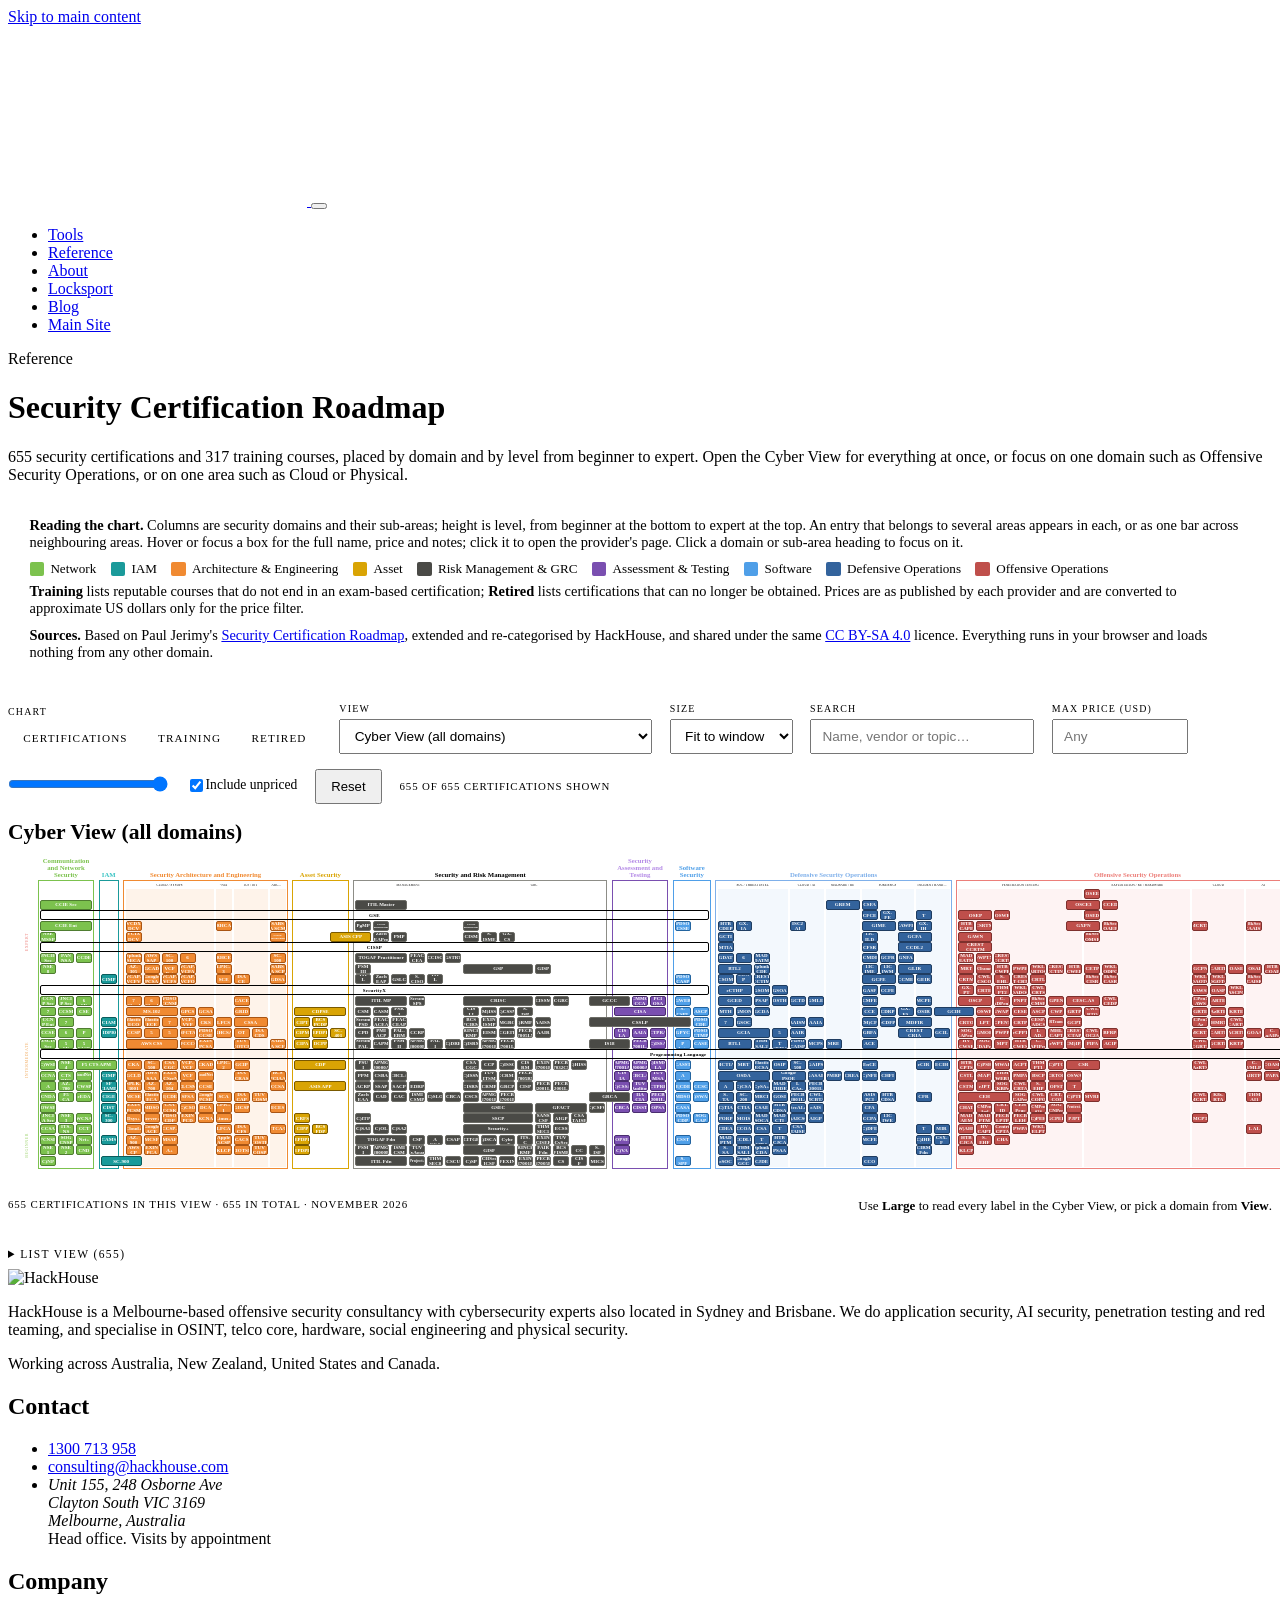
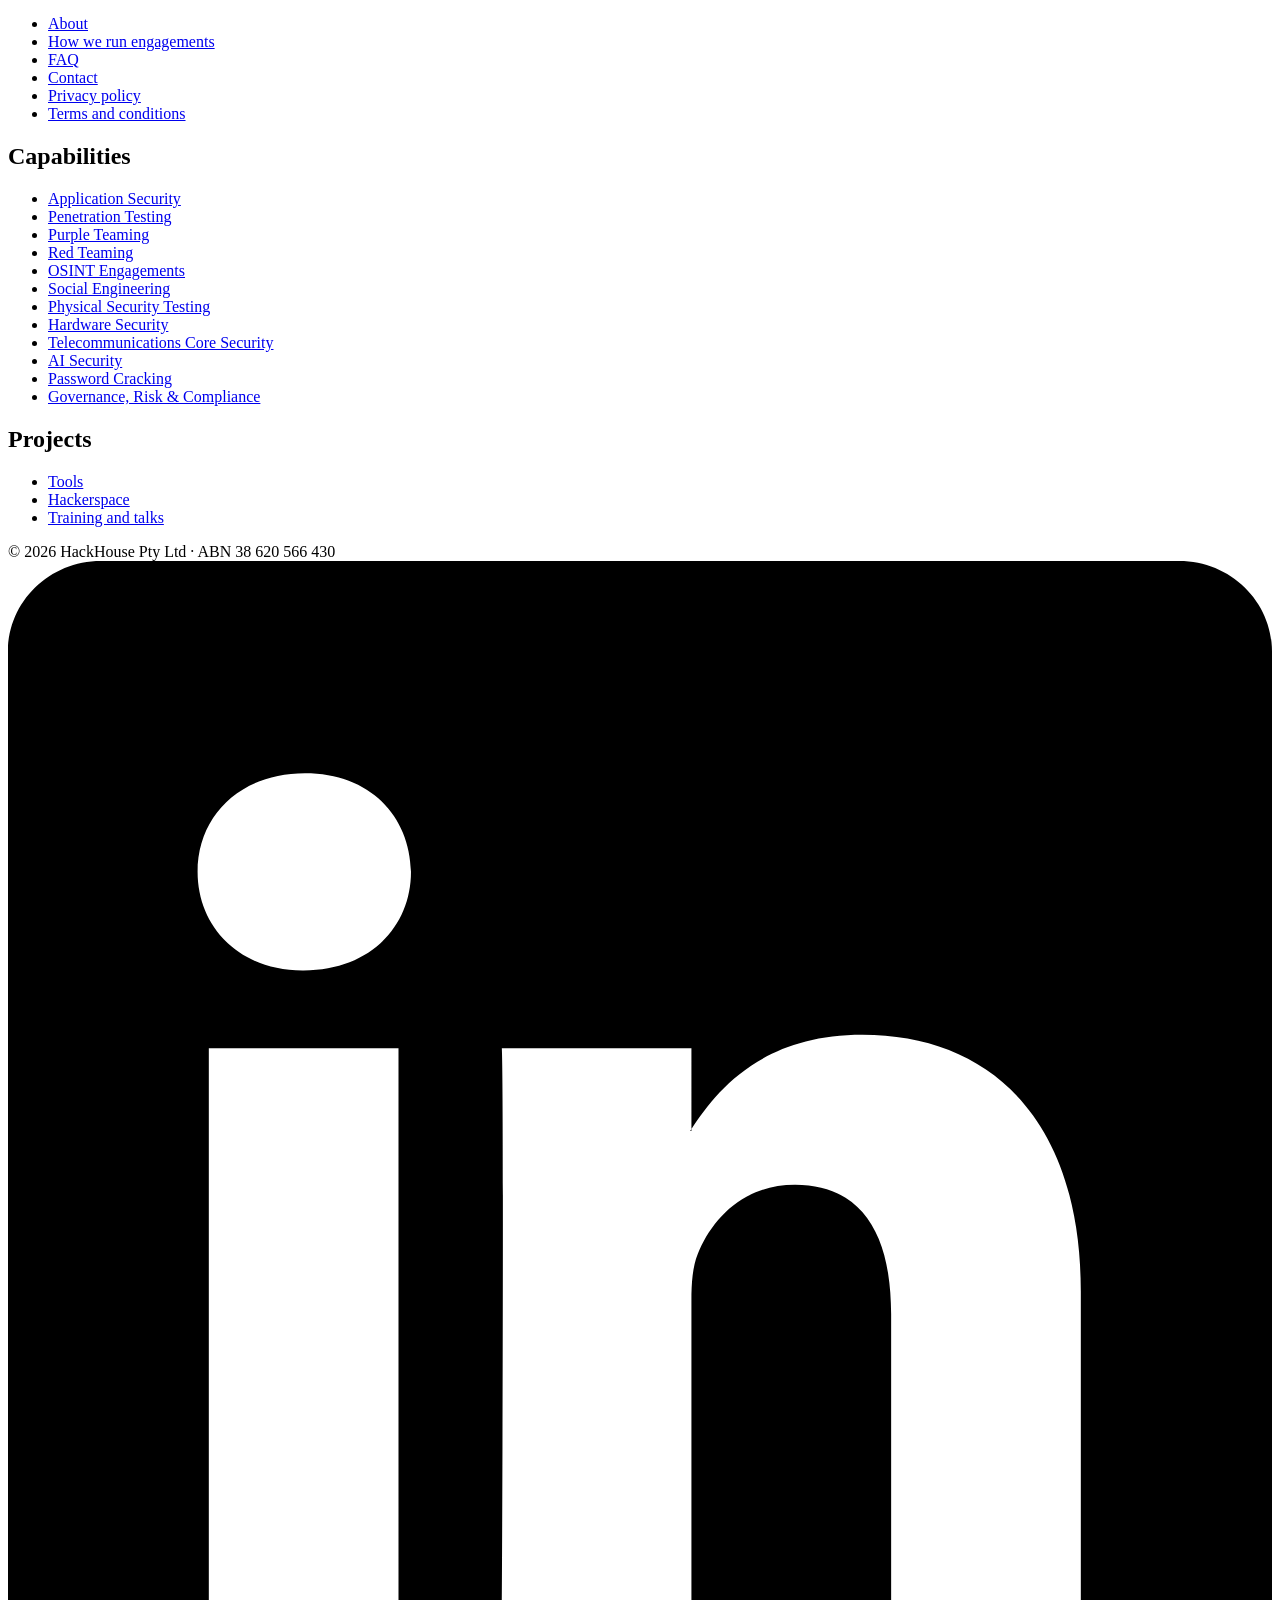
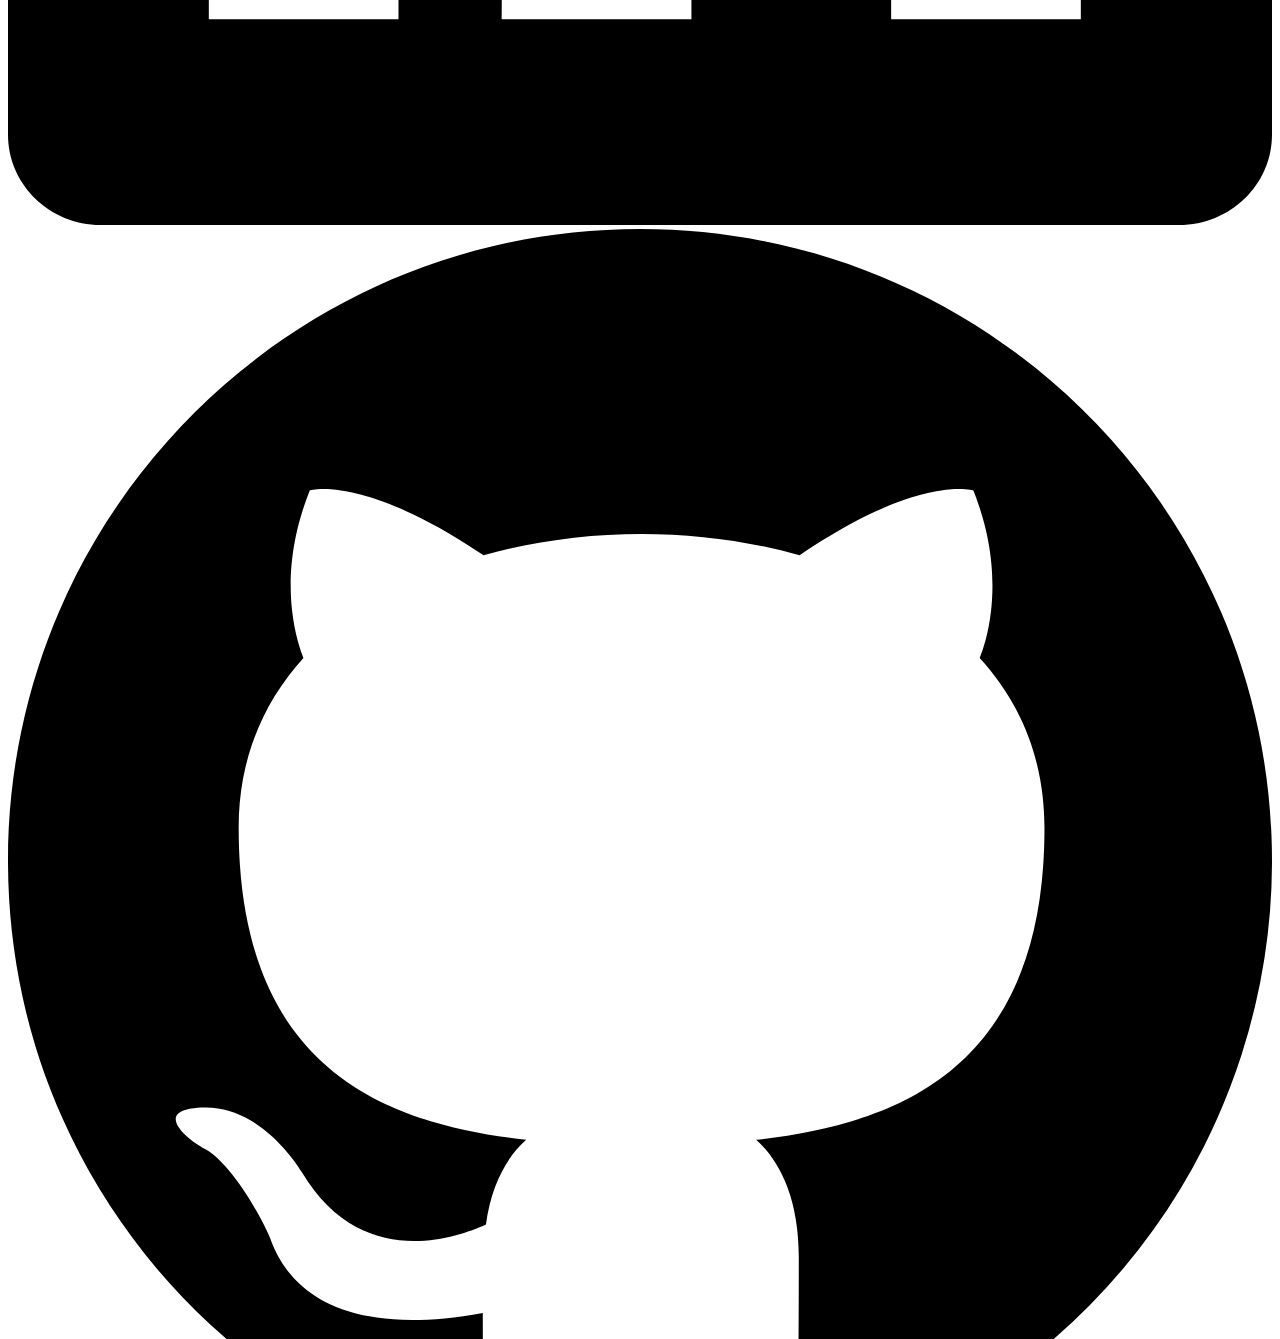
==== roadmap/index.html @ 62800d3b "HackHouse update: data-driven roadmap, training and retired charts - Add roadmap/: a static, data-dr" ====
<!DOCTYPE html>
<html lang="en">
<head>
  <meta charset="UTF-8">
  <title>Security Certification Roadmap | HackHouse Tools</title>
  <meta name="description" content="655 security certifications and 317 training courses mapped by domain and level, from network and GRC to penetration testing, exploitation, cloud, AI and physical security. Filter by price, search, or focus on one area.">
  <meta name="robots" content="index, follow, max-image-preview:large">
  <link rel="canonical" href="https://tools.hackhouse.com/roadmap/">
  <meta name="viewport" content="width=device-width, initial-scale=1.0">
  <link rel="stylesheet" href="/css/hh-theme.css?v=707827f6">
  <link rel="stylesheet" href="css/hackhouse.css">
  <link rel="icon" href="/images/favicon.ico" sizes="16x16 32x32 48x48">
  <link rel="icon" type="image/png" sizes="32x32" href="/images/favicon-32.png">
  <link rel="icon" type="image/png" sizes="192x192" href="/images/icon-192.png">
  <link rel="apple-touch-icon" href="/images/apple-touch-icon.png">
  <meta property="og:type" content="website">
  <meta property="og:site_name" content="HackHouse Tools">
  <meta property="og:locale" content="en_AU">
  <meta property="og:url" content="https://tools.hackhouse.com/roadmap/">
  <meta property="og:title" content="Security Certification Roadmap | HackHouse Tools">
  <meta property="og:description" content="655 security certifications and 317 training courses mapped by domain and level, from network and GRC to penetration testing, exploitation, cloud, AI and physical security. Filter by price, search, or focus on one area.">
  <meta property="og:image" content="https://tools.hackhouse.com/images/og-hackhouse.jpg">
  <meta property="og:image:width" content="1200">
  <meta property="og:image:height" content="630">
  <meta property="og:image:alt" content="HackHouse logo on a dark background">
  <meta name="twitter:card" content="summary_large_image">
  <meta name="twitter:title" content="Security Certification Roadmap | HackHouse Tools">
  <meta name="twitter:description" content="655 security certifications and 317 training courses mapped by domain and level, from network and GRC to penetration testing, exploitation, cloud, AI and physical security. Filter by price, search, or focus on one area.">
  <meta name="twitter:image" content="https://tools.hackhouse.com/images/og-hackhouse.jpg">
  <script type="application/ld+json">
{
  "@context": "https://schema.org",
  "@graph": [
    {
      "@type": "Organization",
      "@id": "https://hackhouse.com/#org",
      "name": "HackHouse",
      "url": "https://hackhouse.com/",
      "logo": "https://hackhouse.com/static/img/hh-logo.png"
    },
    {
      "@type": "Dataset",
      "name": "Security Certification Roadmap",
      "url": "https://tools.hackhouse.com/roadmap/",
      "description": "655 security certifications and 317 training courses mapped by domain and level, from network and GRC to penetration testing, exploitation, cloud, AI and physical security. Filter by price, search, or focus on one area.",
      "keywords": [
        "security certifications",
        "cybersecurity certification roadmap",
        "penetration testing certifications",
        "red team training",
        "OSCP",
        "CISSP",
        "GIAC",
        "cloud security certifications",
        "AI security certifications",
        "physical security training"
      ],
      "dateModified": "2026-11-24",
      "inLanguage": "en",
      "isAccessibleForFree": true,
      "license": "https://creativecommons.org/licenses/by-sa/4.0/",
      "isBasedOn": "https://github.com/PaulJerimy/SecCertRoadmapHTML",
      "creator": {
        "@id": "https://hackhouse.com/#org"
      },
      "publisher": {
        "@id": "https://hackhouse.com/#org"
      }
    }
  ]
}
  </script>
</head>
<body class="rm-page" data-title-suffix=" | HackHouse Tools">
<a href="#main-content" class="skip-link">Skip to main content</a>
<nav class="hh-nav" aria-label="Main navigation">
  <div class="hh-container">
    <a class="nav-brand" href="https://www.hackhouse.com" aria-label="HackHouse home">
      <picture>
        <source media="(max-width: 560px)" srcset="/images/hh-logo-wide.png" width="334" height="51">
        <img src="/images/hh-logo.png" alt="HackHouse" width="299" height="180">
      </picture>
    </a>

    <button class="nav-toggle" id="navToggle" aria-label="Toggle navigation" aria-expanded="false">
      <span></span><span></span><span></span>
    </button>

    <ul class="nav-links" id="navLinks" role="list">
      <li><a href="/">Tools</a></li>
      <li><a href="/#reference">Reference</a></li>
      <li><a href="/#about">About</a></li>
      <li><a href="https://locksport.net">Locksport</a></li>
      <li><a href="https://www.hackhouse.com/blog">Blog</a></li>
      <li class="nav-cta"><a href="https://www.hackhouse.com">Main Site</a></li>
    </ul>
  </div>
</nav>

<main class="hh-main hh-wide" id="main-content">
  <span class="hh-eyebrow">Reference</span>
  <h1 id="rm-title" data-static>Security Certification Roadmap</h1>
  <p class="hh-lede"><span data-count="certifications">655</span> security certifications and <span data-count="training">317</span> training courses, placed by domain and by level from
     beginner to expert. Open the Cyber View for everything at once, or focus on one domain such as
     Offensive Security Operations, or on one area such as Cloud or Physical.</p>

  <div class="meta">
    <p><strong>Reading the chart.</strong> Columns are security domains and their sub-areas; height is level,
       from beginner at the bottom to expert at the top. An entry that belongs to several areas appears in each,
       or as one bar across neighbouring areas. Hover or focus a box for the full name, price and notes; click it
       to open the provider's page. Click a domain or sub-area heading to focus on it.</p>
    <ul class="legend" aria-label="Domain colours">
      <li><span class="sw" style="background:var(--d-green)"></span>Network</li>
      <li><span class="sw" style="background:var(--d-teal)"></span>IAM</li>
      <li><span class="sw" style="background:var(--d-orange)"></span>Architecture &amp; Engineering</li>
      <li><span class="sw" style="background:var(--d-yellow)"></span>Asset</li>
      <li><span class="sw" style="background:var(--d-mgmt)"></span>Risk Management &amp; GRC</li>
      <li><span class="sw" style="background:var(--d-purple)"></span>Assessment &amp; Testing</li>
      <li><span class="sw" style="background:var(--d-sky)"></span>Software</li>
      <li><span class="sw" style="background:var(--d-blue)"></span>Defensive Operations</li>
      <li><span class="sw" style="background:var(--d-red)"></span>Offensive Operations</li>
    </ul>
    <p><strong>Training</strong> lists reputable courses that do not end in an exam-based certification;
       <strong>Retired</strong> lists certifications that can no longer be obtained. Prices are as published by
       each provider and are converted to approximate US dollars only for the price filter.</p>
    <p><strong>Sources.</strong> Based on Paul Jerimy's
       <a href="https://github.com/PaulJerimy/SecCertRoadmapHTML" rel="noopener">Security Certification Roadmap</a>,
       extended and re-categorised by HackHouse, and shared under the same
       <a href="https://creativecommons.org/licenses/by-sa/4.0/" rel="noopener">CC BY-SA 4.0</a> licence.
       Everything runs in your browser and loads nothing from any other domain.</p>
  </div>

  <div class="controls">
    <div class="lbl">Chart <span id="rm-chart" class="rm-tabs" role="group" aria-label="Chart"></span></div>
    <label>View <select id="rm-view"></select></label>
    <label>Size <select id="rm-size"><option value="fit">Fit to window</option><option value="large">Large</option></select></label>
    <label>Search <input type="search" id="rm-search" placeholder="Name, vendor or topic&hellip;"></label>
    <label>Max price (USD) <input type="number" id="rm-max" min="0" step="50" placeholder="Any"></label>
    <input type="range" id="rm-range" min="0" max="10000" step="50" aria-label="Maximum price">
    <label class="inline"><input type="checkbox" id="rm-unknown" checked>Include unpriced</label>
    <button type="button" id="rm-reset">Reset</button>
    <span id="rm-count" aria-live="polite"></span>
  </div>

  <div class="rm-scopebar">
    <span id="rm-scope"></span>
    <button type="button" id="rm-back" hidden>&larr; Cyber View</button>
    <span id="rm-note"></span>
  </div>
  <div id="rm-warn" class="rm-warn" hidden></div>

  <div id="rm-wrap"><div id="rm-grid" class="rm-grid"></div></div>
  <div class="rm-foot">
    <span id="rm-footer-count"></span>
    <span>Use <strong>Large</strong> to read every label in the Cyber View, or pick a domain from <strong>View</strong>.</span>
  </div>

  <details id="rm-list">
    <summary>List view <span id="rm-list-count"></span></summary>
    <table class="rm-table">
      <thead><tr><th>Level</th><th>Short name</th><th>Name</th><th>Area</th><th>Price / notes</th></tr></thead>
      <tbody id="rm-list-body"></tbody>
    </table>
  </details>
</main>

<footer class="hh-footer">
  <div class="hh-container">
    <div class="footer-grid">
      <div class="footer-about">
        <img class="footer-logo" src="/images/hh-logo-wide.png" alt="HackHouse" width="334" height="51" loading="lazy">
        <p>HackHouse is a Melbourne-based offensive security consultancy with cybersecurity experts also located in Sydney and Brisbane. We do application security, AI security, penetration testing and red teaming, and specialise in OSINT, telco core, hardware, social engineering and physical security.</p>
        <p class="footer-areas">Working across Australia, New Zealand, United States and Canada.</p>
      </div>

      <div>
        <h2 class="footer-h">Contact</h2>
        <ul class="footer-list" role="list">
          <li><a href="tel:+611300713958">1300 713 958</a></li>
          <li><a href="mailto:consulting@hackhouse.com">consulting@hackhouse.com</a></li>
          <li>
            <address>
              Unit 155, 248 Osborne Ave<br>
              Clayton South VIC 3169<br>
              Melbourne, Australia
            </address>
            <span class="footer-note">Head office. Visits by appointment</span>
          </li>
        </ul>

        <h2 class="footer-h footer-h-next">Company</h2>
        <ul class="footer-list" role="list">
          <li><a href="https://www.hackhouse.com/about-us">About</a></li>
          <li><a href="https://www.hackhouse.com/engagement-methodology">How we run engagements</a></li>
          <li><a href="https://www.hackhouse.com/faq">FAQ</a></li>
          <li><a href="https://www.hackhouse.com/contact-us">Contact</a></li>
          <li><a href="https://www.hackhouse.com/privacy-policy">Privacy policy</a></li>
          <li><a href="https://www.hackhouse.com/terms-and-conditions">Terms and conditions</a></li>
        </ul>
      </div>

      <div>
        <h2 class="footer-h">Capabilities</h2>
        <ul class="footer-list" role="list">
          <li><a href="https://www.hackhouse.com/application-security">Application Security</a></li>
          <li><a href="https://www.hackhouse.com/penetration-testing">Penetration Testing</a></li>
          <li><a href="https://www.hackhouse.com/purple-teaming">Purple Teaming</a></li>
          <li><a href="https://www.hackhouse.com/red-teaming">Red Teaming</a></li>
          <li><a href="https://www.hackhouse.com/osint-engagements">OSINT Engagements</a></li>
          <li><a href="https://www.hackhouse.com/social-engineering">Social Engineering</a></li>
          <li><a href="https://www.hackhouse.com/physical-security-testing">Physical Security Testing</a></li>
          <li><a href="https://www.hackhouse.com/hardware-security-testing">Hardware Security</a></li>
          <li><a href="https://www.hackhouse.com/telco-core-security">Telecommunications Core Security</a></li>
          <li><a href="https://www.hackhouse.com/ai-security">AI Security</a></li>
          <li><a href="https://www.hackhouse.com/password-cracking">Password Cracking</a></li>
          <li><a href="https://www.hackhouse.com/governance-risk-compliance">Governance, Risk &amp; Compliance</a></li>
        </ul>

        <h2 class="footer-h footer-h-next">Projects</h2>
        <ul class="footer-list" role="list">
          <li><a href="https://tools.hackhouse.com/">Tools</a></li>
          <li><a href="https://www.hackhouse.com/about-us#hackerspace">Hackerspace</a></li>
          <li><a href="https://www.hackhouse.com/training-and-talks">Training and talks</a></li>
        </ul>
      </div>
    </div>

    <div class="footer-bottom">
      <span>&copy; 2026 HackHouse Pty Ltd &middot; ABN 38 620 566 430</span>
      <div class="footer-socials">
        <a href="https://www.linkedin.com/company/hackhouse-org/" target="_blank" rel="noopener noreferrer" aria-label="HackHouse on LinkedIn"><svg viewBox="0 0 16 16" aria-hidden="true"><path d="M0 1.146C0 .513.526 0 1.175 0h13.65C15.474 0 16 .513 16 1.146v13.708c0 .633-.526 1.146-1.175 1.146H1.175C.526 16 0 15.487 0 14.854V1.146zm4.943 12.248V6.169H2.542v7.225h2.401zm-1.2-8.212c.837 0 1.358-.554 1.358-1.248-.015-.709-.52-1.248-1.342-1.248-.822 0-1.359.54-1.359 1.248 0 .694.521 1.248 1.327 1.248h.016zm4.908 8.212V9.359c0-.216.016-.432.08-.586.173-.431.568-.878 1.232-.878.869 0 1.216.662 1.216 1.634v3.865h2.401V9.25c0-2.22-1.184-3.252-2.764-3.252-1.274 0-1.845.7-2.165 1.193v.025h-.016a5.54 5.54 0 0 1 .016-.025V6.169h-2.4c.03.678 0 7.225 0 7.225h2.4z"/></svg></a>
        <a href="https://github.com/TheHackHouse" target="_blank" rel="noopener noreferrer" aria-label="HackHouse on GitHub"><svg viewBox="0 0 16 16" aria-hidden="true"><path d="M8 0C3.58 0 0 3.58 0 8c0 3.54 2.29 6.53 5.47 7.59.4.07.55-.17.55-.38 0-.19-.01-.82-.01-1.49-2.01.37-2.53-.49-2.69-.94-.09-.23-.48-.94-.82-1.13-.28-.15-.68-.52-.01-.53.63-.01 1.08.58 1.23.82.72 1.21 1.87.87 2.33.66.07-.52.28-.87.51-1.07-1.78-.2-3.64-.89-3.64-3.95 0-.87.31-1.59.82-2.15-.08-.2-.36-1.02.08-2.12 0 0 .67-.21 2.2.82.64-.18 1.32-.27 2-.27.68 0 1.36.09 2 .27 1.53-1.04 2.2-.82 2.2-.82.44 1.1.16 1.92.08 2.12.51.56.82 1.27.82 2.15 0 3.07-1.87 3.75-3.65 3.95.29.25.54.73.54 1.48 0 1.07-.01 1.93-.01 2.2 0 .21.15.46.55.38A8.012 8.012 0 0 0 16 8c0-4.42-3.58-8-8-8z"/></svg></a>
      </div>
    </div>
  </div>
</footer>
<div id="rm-tip" role="tooltip" hidden></div>

<script src="data/taxonomy.js"></script>
<script src="data/certifications.js"></script>
<script src="data/training.js"></script>
<script src="data/retired.js"></script>
<script src="js/roadmap.js"></script>
<script src="/js/hh-nav.js?v=23aaf17a"></script>
</body>
</html>
---- roadmap/css/hackhouse.css ----
/* Security Certification Roadmap - HackHouse Tools skin.
   Loaded after /css/hh-theme.css, so it uses the site tokens (--bg, --text, --line, --lime,
   --font-heading, --font-mono ...). Chart sizes come from variables set by js/roadmap.js
   (--col, --row, --gap, --lvl, --fs). Domain colours keep the roadmap's established palette,
   lifted where needed so they read on the dark background. */

.rm-page {
    --d-green: #7cc24e;   --d-green-dk: #4f7d31;
    --d-teal: #1a9a9a;    --d-teal-dk: #0b5c5c;   --d-teal-tx: #3cc4c4;
    --d-orange: #f08a32;  --d-orange-dk: #a95514;
    --d-yellow: #d9a404;  --d-yellow-dk: #7a5a00;
    --d-mgmt: #4a4a46;    --d-mgmt-dk: #6c6c66;
    --d-purple: #7a4fb0;  --d-purple-dk: #4b2e70;  --d-purple-tx: #b48ae6;
    --d-sky: #4f9fe8;     --d-sky-dk: #23649f;
    --d-blue: #33639c;    --d-blue-dk: #1f3d61;    --d-blue-tx: #7fb0ea;
    --d-red: #bf4f4b;     --d-red-dk: #7e302d;     --d-red-tx: #ec7f7a;
}

/* the site styles every button as inline-block, which would override the hidden attribute */
.rm-page [hidden] { display: none !important; }

/* ---------- explanation panel (matches the Example Hashes page) ---------- */
.rm-page .meta {
    background: var(--hh-card); border: 1px solid var(--hh-border);
    padding: 1.1rem 1.35rem; margin-bottom: 1.5rem; font-size: .9rem;
}
.rm-page .meta p { margin: 0 0 .6rem; color: var(--hh-light-gray); }
.rm-page .meta p:last-child { margin-bottom: 0; }
.rm-page .meta strong { color: var(--hh-white); }
.rm-page .legend { margin: .2rem 0 .4rem; padding: 0; list-style: none; display: flex; flex-wrap: wrap; gap: .35rem .9rem; }
.rm-page .legend li { margin: 0; display: inline-flex; align-items: center; gap: .4rem; font-size: .82rem; color: var(--hh-light-gray); }
.rm-page .sw { display: inline-block; width: .9rem; height: .9rem; border-radius: 2px; }

/* ---------- controls ---------- */
.rm-page .controls {
    display: flex; flex-wrap: wrap; align-items: flex-end; gap: .9rem 1.1rem;
    margin-bottom: 1rem;
}
.rm-page .controls label, .rm-page .controls .lbl {
    margin: 0; display: flex; flex-direction: column; gap: .35rem;
    font-family: var(--font-mono); font-size: .62rem; font-weight: 400;
    letter-spacing: .12em; text-transform: uppercase; color: var(--text-muted);
}
.rm-page .controls label.inline { flex-direction: row; align-items: center; gap: 0; text-transform: none; letter-spacing: 0; font-family: var(--font-body); font-size: .85rem; color: var(--text-soft); padding-bottom: .55rem; }
.rm-page .controls select, .rm-page .controls input[type="search"], .rm-page .controls input[type="number"] {
    width: auto; padding: .5rem .65rem; font-size: .85rem;
}
.rm-page #rm-view { min-width: 15rem; max-width: 20rem; }
.rm-page #rm-search { width: 14rem; }
.rm-page #rm-max { width: 7rem; }
.rm-page #rm-range { width: 10rem; margin: 0 0 .7rem; }
.rm-page .controls button { padding: .5rem .9rem; font-size: .82rem; }
.rm-page #rm-back { background: transparent; color: var(--text); border-color: var(--line); }
.rm-page #rm-back:hover { border-color: var(--text-muted); background: transparent; color: var(--text); }
.rm-page #rm-count {
    font-family: var(--font-mono); font-size: .68rem; letter-spacing: .08em;
    text-transform: uppercase; color: var(--text-muted); padding-bottom: .7rem;
}

/* chart tabs */
.rm-page .rm-tabs { display: inline-flex; border: 1px solid var(--line); border-radius: var(--radius); overflow: hidden; }
.rm-page .rm-tabs button {
    background: transparent; color: var(--text-soft); border: 0; border-radius: 0;
    font-family: var(--font-mono); font-size: .7rem; font-weight: 400; letter-spacing: .1em; text-transform: uppercase;
    padding: .62rem .95rem;
}
.rm-page .rm-tabs button + button { border-left: 1px solid var(--line); }
.rm-page .rm-tabs button:hover { background: var(--hover-bg); color: var(--text); }
.rm-page .rm-tabs button[aria-pressed="true"] { background: var(--lime); color: var(--ink); }

.rm-page .rm-scopebar { display: flex; flex-wrap: wrap; align-items: baseline; gap: .3rem 1rem; margin: .25rem 0 .5rem; }
.rm-page #rm-scope { font-family: var(--font-heading); font-size: 1.35rem; font-weight: 600; color: var(--text); }
.rm-page #rm-note { font-size: .85rem; color: var(--text-muted); }
.rm-page .rm-warn { margin: 0 0 1rem; padding: .6rem .8rem; border: 1px solid var(--hh-warn); color: var(--hh-warn); font-size: .85rem; }

/* ---------- chart: full window width, outside the 1400px measure ---------- */
.rm-page #rm-wrap {
    width: 100vw; margin-left: calc(50% - 50vw);
    overflow-x: auto; padding: .75rem 1rem 1.25rem;
    border-top: 1px solid var(--line); border-bottom: 1px solid var(--line);
    background: var(--ink);
}
.rm-page .rm-grid {
    --h1: calc(var(--row) * 1.5);
    --h2: calc(var(--row) * 0.8);
    display: grid; column-gap: 2px; row-gap: calc(var(--row) * 0.08);
    width: max-content; margin: 0 auto;
    font-size: var(--fs); line-height: 1.05;
}
.rm-page .rm-dtitle {
    align-self: end; text-align: center; z-index: 1;
    font-family: var(--font-heading); font-weight: 600; font-size: calc(var(--fs) * 1.35); line-height: 1.05;
    padding-bottom: calc(var(--row) * 0.15);
}
.rm-page .rm-dtitle[data-view], .rm-page .rm-stitle[data-view] { cursor: pointer; }
.rm-page .rm-dtitle[data-view]:hover, .rm-page .rm-stitle[data-view]:hover { text-decoration: underline; text-underline-offset: 3px; }
.rm-page .rm-frame {
    border: 1.5px solid; border-radius: var(--radius);
    margin: 0 calc(var(--gap) * -0.45) calc(var(--row) * -0.25);
    pointer-events: none; z-index: 1;
}
.rm-page .rm-stitle {
    align-self: end; text-align: center; z-index: 2;
    font-family: var(--font-mono); font-size: calc(var(--fs) * 0.6); letter-spacing: .06em; text-transform: uppercase;
    color: var(--text-muted); white-space: nowrap; overflow: hidden; text-overflow: ellipsis;
    padding: 0 2px calc(var(--row) * 0.1);
}
.rm-page .rm-shade { z-index: 0; margin-bottom: calc(var(--row) * -0.1); }
.rm-page .rm-band {
    writing-mode: vertical-rl; transform: rotate(180deg); align-self: center; justify-self: center;
    font-family: var(--font-mono); font-size: calc(var(--fs) * 0.8); letter-spacing: .14em; text-transform: uppercase; white-space: nowrap;
}
.rm-page .band-expert { color: var(--d-red-tx); }
.rm-page .band-intermediate { color: #f0a85a; }
.rm-page .band-beginner { color: #9fd36f; }

/* entries */
.rm-page .rm-item {
    z-index: 3; display: flex; align-items: center; justify-content: center; text-align: center;
    color: #ffffff; text-decoration: none;
    font-family: var(--font-heading); font-weight: 600; letter-spacing: .01em;
    border: 1px solid; border-radius: 2px; padding: 0 2px;
    overflow: hidden; overflow-wrap: break-word;
    transition: box-shadow .12s, opacity .12s;
}
.rm-page .rm-item.sm { font-size: 0.86em; }
.rm-page .rm-item.xs { font-size: 0.72em; }
.rm-page .rm-item.xxs { font-size: 0.58em; }
.rm-page .rm-item:hover, .rm-page .rm-item:focus-visible, .rm-page .rm-item.rm-same {
    text-decoration: none; outline: 2px solid var(--lime); outline-offset: 1px; z-index: 4;
}
.rm-page .rm-item.rm-dim { opacity: 0.13; }
.rm-page .rm-item.rm-bar { background: var(--text); color: var(--ink); border-color: var(--text); font-weight: 700; letter-spacing: .04em; }

/* colours: box (c-), domain title (c-text-), border (b-), sub-domain shading (s-) */
.rm-page .c-green   { background: var(--d-green);  border-color: var(--d-green-dk); }
.rm-page .c-teal    { background: var(--d-teal);   border-color: var(--d-teal-dk); }
.rm-page .c-orange  { background: var(--d-orange); border-color: var(--d-orange-dk); }
.rm-page .c-yellow  { background: var(--d-yellow); border-color: var(--d-yellow-dk); }
.rm-page .c-black   { background: var(--d-mgmt);   border-color: var(--d-mgmt-dk); }
.rm-page .c-purple  { background: var(--d-purple); border-color: var(--d-purple-dk); }
.rm-page .c-skyblue { background: var(--d-sky);    border-color: var(--d-sky-dk); }
.rm-page .c-blue    { background: var(--d-blue);   border-color: var(--d-blue-dk); }
.rm-page .c-red     { background: var(--d-red);    border-color: var(--d-red-dk); }
.rm-page .c-text-green   { color: var(--d-green); }   .rm-page .b-green   { border-color: var(--d-green); }
.rm-page .c-text-teal    { color: var(--d-teal-tx); } .rm-page .b-teal    { border-color: var(--d-teal); }
.rm-page .c-text-orange  { color: var(--d-orange); }  .rm-page .b-orange  { border-color: var(--d-orange); }
.rm-page .c-text-yellow  { color: var(--d-yellow); }  .rm-page .b-yellow  { border-color: var(--d-yellow); }
.rm-page .c-text-black   { color: var(--text); }      .rm-page .b-black   { border-color: #8d8d87; }
.rm-page .c-text-purple  { color: var(--d-purple-tx); } .rm-page .b-purple { border-color: var(--d-purple); }
.rm-page .c-text-skyblue { color: var(--d-sky); }     .rm-page .b-skyblue { border-color: var(--d-sky); }
.rm-page .c-text-blue    { color: var(--d-blue-tx); } .rm-page .b-blue    { border-color: var(--d-blue-tx); }
.rm-page .c-text-red     { color: var(--d-red-tx); }  .rm-page .b-red     { border-color: var(--d-red-tx); }
.rm-page .s-orange { background: rgba(240, 138, 50, 0.10); }
.rm-page .s-black  { background: rgba(255, 255, 255, 0.05); }
.rm-page .s-blue   { background: rgba(127, 176, 234, 0.09); }
.rm-page .s-red    { background: rgba(236, 127, 122, 0.09); }
.rm-page .s-purple { background: rgba(180, 138, 230, 0.09); }

/* tooltip */
#rm-tip {
    position: fixed; z-index: 1100; max-width: 340px;
    padding: .65rem .8rem; border: 1px solid var(--line); border-left: 3px solid var(--lime); border-radius: var(--radius);
    background: var(--bg-raised); color: var(--text-soft);
    font-family: var(--font-body); font-size: .82rem; line-height: 1.45;
    pointer-events: none; box-shadow: 0 8px 24px rgba(0, 0, 0, .5);
}
#rm-tip strong { display: block; margin-bottom: .25rem; color: var(--text); font-weight: 600; }
#rm-tip .rm-tip-meta { margin-top: .35rem; font-family: var(--font-mono); font-size: .62rem; letter-spacing: .1em; text-transform: uppercase; color: var(--accent-text); }

/* list view (site table styles apply) */
.rm-page #rm-list { margin-top: 1.5rem; }
.rm-page #rm-list summary {
    cursor: pointer; padding: .6rem 0;
    font-family: var(--font-mono); font-size: .72rem; letter-spacing: .12em; text-transform: uppercase; color: var(--accent-text);
}
.rm-page .rm-table { table-layout: fixed; }
.rm-page .rm-table th:nth-child(1) { width: 9rem; }
.rm-page .rm-table th:nth-child(2) { width: 9rem; }
.rm-page .rm-table th:nth-child(4) { width: 13rem; }
.rm-page .rm-table th:nth-child(5) { width: 16rem; }
.rm-page .rm-table td:nth-child(1) { font-family: var(--font-mono); font-size: .74rem; color: var(--text-muted); }
.rm-page .rm-table td:nth-child(2) { font-weight: 600; color: var(--text); }
.rm-page .rm-table td { color: var(--text-soft); }
@media (max-width: 980px) {
    .rm-page .rm-table, .rm-page .rm-table tbody, .rm-page .rm-table tr, .rm-page .rm-table td { display: block; }
    .rm-page .rm-table thead { display: none; }
    .rm-page .rm-table tr { border: 1px solid var(--line); margin-bottom: .75rem; padding: .25rem 0; }
    .rm-page .rm-table td { border: 0; }
}

.rm-page .rm-foot {
    display: flex; flex-wrap: wrap; justify-content: space-between; gap: .5rem 1.5rem;
    margin-top: .75rem; font-size: .82rem; color: var(--text-muted);
}
.rm-page #rm-footer-count { font-family: var(--font-mono); font-size: .68rem; letter-spacing: .08em; text-transform: uppercase; }

@media print {
    .hh-nav, .hh-footer, .rm-page .controls, .rm-page #rm-list { display: none; }
    .rm-page #rm-wrap { overflow: visible; width: auto; margin: 0; }
}
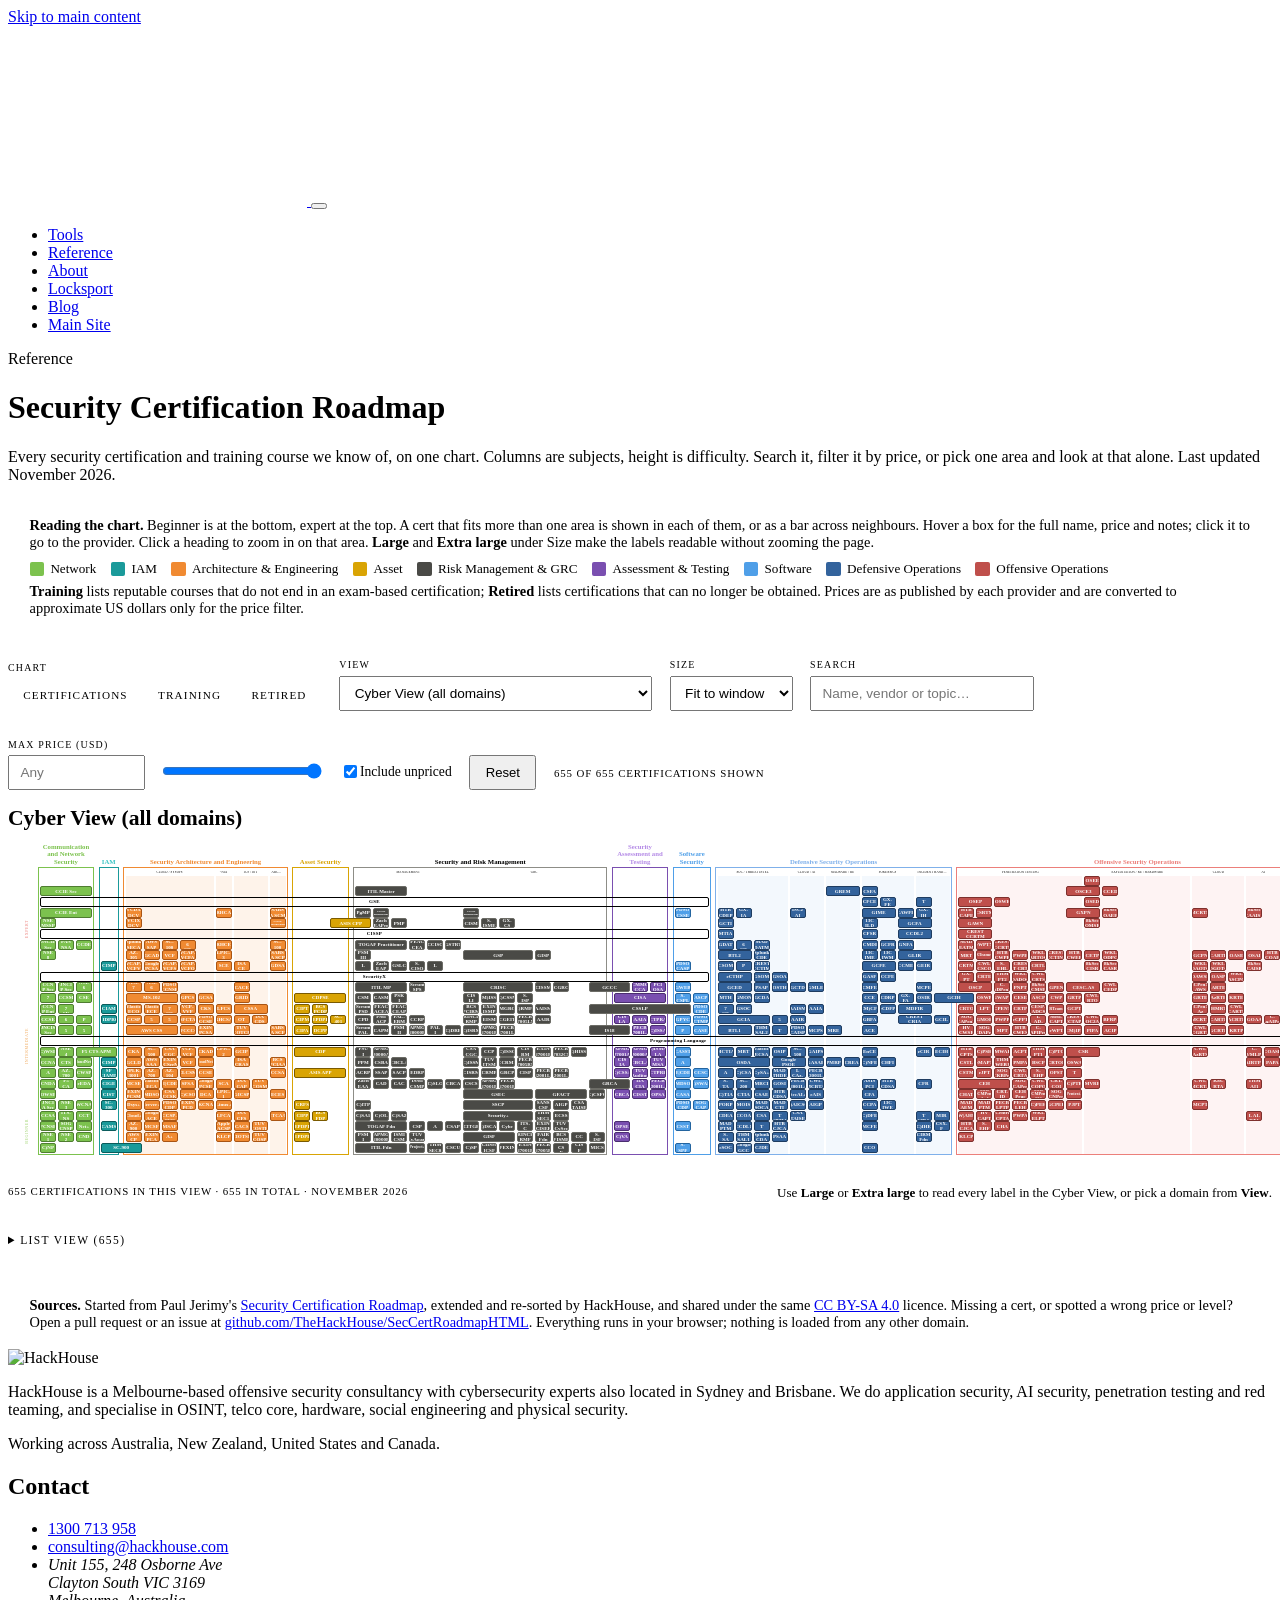
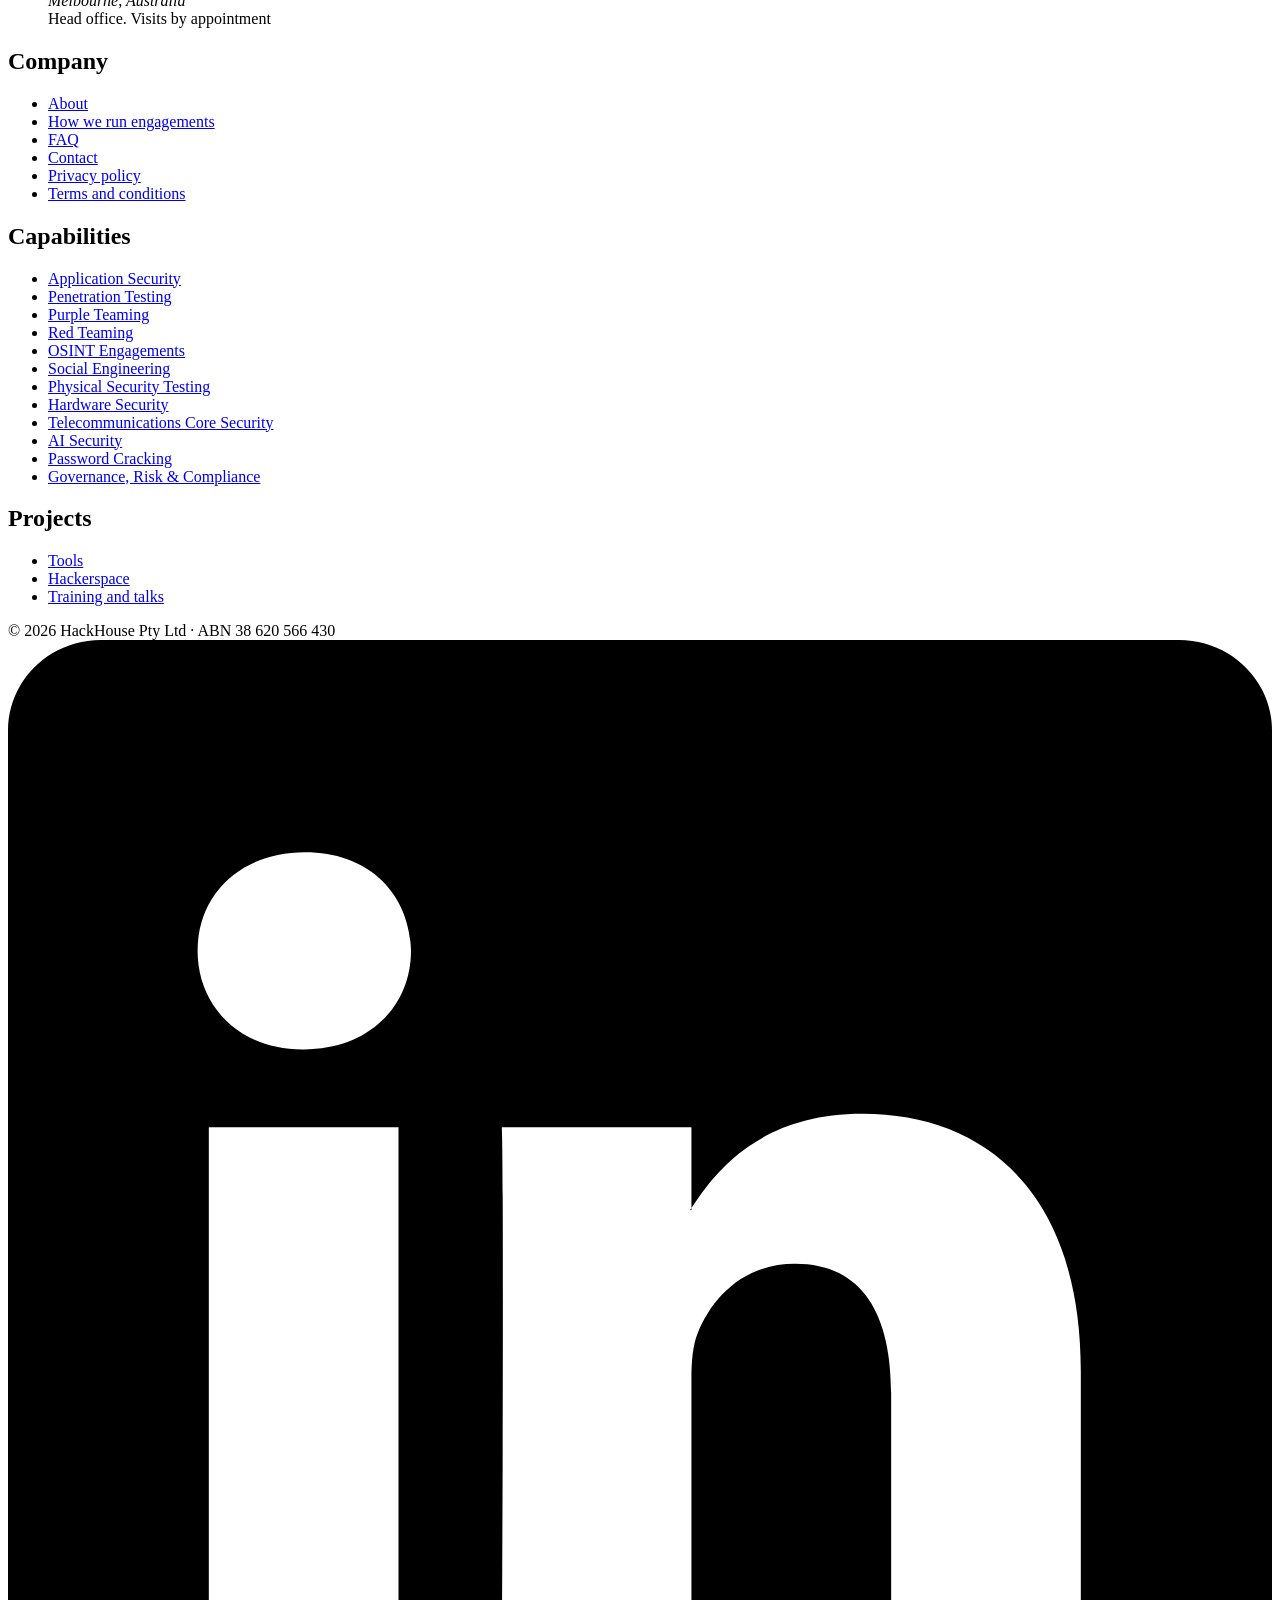
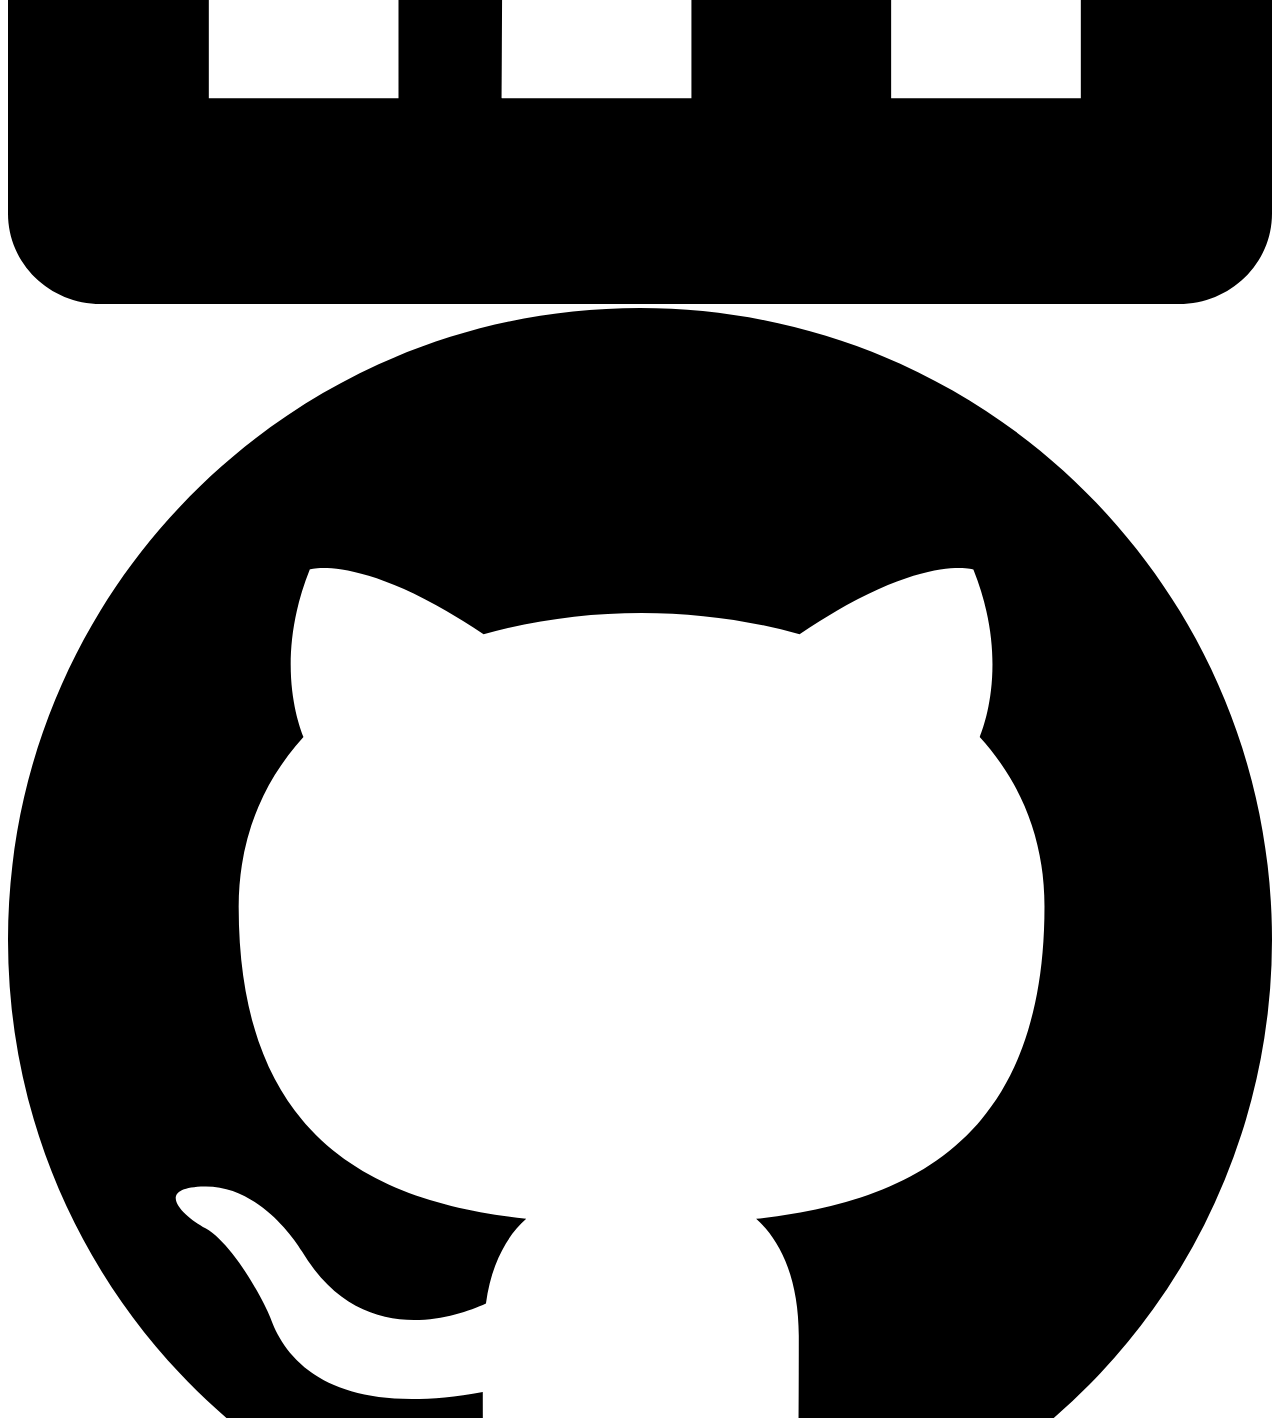
==== commit a1d1817d: "Roadmap page: vertical fit for domain views, size and control changes, plainer copy Mirrors the chan" ====
--- a/roadmap/index.html
+++ b/roadmap/index.html
@@ -3,12 +3,12 @@
 <head>
   <meta charset="UTF-8">
   <title>Security Certification Roadmap | HackHouse Tools</title>
-  <meta name="description" content="655 security certifications and 317 training courses mapped by domain and level, from network and GRC to penetration testing, exploitation, cloud, AI and physical security. Filter by price, search, or focus on one area.">
+  <meta name="description" content="Every security certification and training course we know of on one chart, by subject and difficulty. Search it, filter by price, or look at one area at a time. Open source, pull requests welcome.">
   <meta name="robots" content="index, follow, max-image-preview:large">
   <link rel="canonical" href="https://tools.hackhouse.com/roadmap/">
   <meta name="viewport" content="width=device-width, initial-scale=1.0">
   <link rel="stylesheet" href="/css/hh-theme.css?v=707827f6">
-  <link rel="stylesheet" href="css/hackhouse.css">
+  <link rel="stylesheet" href="css/hackhouse.css?v=c223ec10">
   <link rel="icon" href="/images/favicon.ico" sizes="16x16 32x32 48x48">
   <link rel="icon" type="image/png" sizes="32x32" href="/images/favicon-32.png">
   <link rel="icon" type="image/png" sizes="192x192" href="/images/icon-192.png">
@@ -18,14 +18,14 @@
   <meta property="og:locale" content="en_AU">
   <meta property="og:url" content="https://tools.hackhouse.com/roadmap/">
   <meta property="og:title" content="Security Certification Roadmap | HackHouse Tools">
-  <meta property="og:description" content="655 security certifications and 317 training courses mapped by domain and level, from network and GRC to penetration testing, exploitation, cloud, AI and physical security. Filter by price, search, or focus on one area.">
+  <meta property="og:description" content="Every security certification and training course we know of on one chart, by subject and difficulty. Search it, filter by price, or look at one area at a time. Open source, pull requests welcome.">
   <meta property="og:image" content="https://tools.hackhouse.com/images/og-hackhouse.jpg">
   <meta property="og:image:width" content="1200">
   <meta property="og:image:height" content="630">
   <meta property="og:image:alt" content="HackHouse logo on a dark background">
   <meta name="twitter:card" content="summary_large_image">
   <meta name="twitter:title" content="Security Certification Roadmap | HackHouse Tools">
-  <meta name="twitter:description" content="655 security certifications and 317 training courses mapped by domain and level, from network and GRC to penetration testing, exploitation, cloud, AI and physical security. Filter by price, search, or focus on one area.">
+  <meta name="twitter:description" content="Every security certification and training course we know of on one chart, by subject and difficulty. Search it, filter by price, or look at one area at a time. Open source, pull requests welcome.">
   <meta name="twitter:image" content="https://tools.hackhouse.com/images/og-hackhouse.jpg">
   <script type="application/ld+json">
 {
@@ -42,7 +42,7 @@
       "@type": "Dataset",
       "name": "Security Certification Roadmap",
       "url": "https://tools.hackhouse.com/roadmap/",
-      "description": "655 security certifications and 317 training courses mapped by domain and level, from network and GRC to penetration testing, exploitation, cloud, AI and physical security. Filter by price, search, or focus on one area.",
+      "description": "Every security certification and training course we know of on one chart, by subject and difficulty. Search it, filter by price, or look at one area at a time. Open source, pull requests welcome.",
       "keywords": [
         "security certifications",
         "cybersecurity certification roadmap",
@@ -60,6 +60,7 @@
       "isAccessibleForFree": true,
       "license": "https://creativecommons.org/licenses/by-sa/4.0/",
       "isBasedOn": "https://github.com/PaulJerimy/SecCertRoadmapHTML",
+      "sameAs": "https://github.com/TheHackHouse/SecCertRoadmapHTML",
       "creator": {
         "@id": "https://hackhouse.com/#org"
       },
@@ -100,15 +101,15 @@
 <main class="hh-main hh-wide" id="main-content">
   <span class="hh-eyebrow">Reference</span>
   <h1 id="rm-title" data-static>Security Certification Roadmap</h1>
-  <p class="hh-lede"><span data-count="certifications">655</span> security certifications and <span data-count="training">317</span> training courses, placed by domain and by level from
-     beginner to expert. Open the Cyber View for everything at once, or focus on one domain such as
-     Offensive Security Operations, or on one area such as Cloud or Physical.</p>
+  <p class="hh-lede">Every security certification and training course we know of, on one chart. Columns are
+     subjects, height is difficulty. Search it, filter it by price, or pick one area and look at that alone.
+     Last updated November 2026.</p>
 
   <div class="meta">
-    <p><strong>Reading the chart.</strong> Columns are security domains and their sub-areas; height is level,
-       from beginner at the bottom to expert at the top. An entry that belongs to several areas appears in each,
-       or as one bar across neighbouring areas. Hover or focus a box for the full name, price and notes; click it
-       to open the provider's page. Click a domain or sub-area heading to focus on it.</p>
+    <p><strong>Reading the chart.</strong> Beginner is at the bottom, expert at the top. A cert that fits more than
+       one area is shown in each of them, or as a bar across neighbours. Hover a box for the full name, price and
+       notes; click it to go to the provider. Click a heading to zoom in on that area. <strong>Large</strong> and
+       <strong>Extra large</strong> under Size make the labels readable without zooming the page.</p>
     <ul class="legend" aria-label="Domain colours">
       <li><span class="sw" style="background:var(--d-green)"></span>Network</li>
       <li><span class="sw" style="background:var(--d-teal)"></span>IAM</li>
@@ -123,22 +124,19 @@
     <p><strong>Training</strong> lists reputable courses that do not end in an exam-based certification;
        <strong>Retired</strong> lists certifications that can no longer be obtained. Prices are as published by
        each provider and are converted to approximate US dollars only for the price filter.</p>
-    <p><strong>Sources.</strong> Based on Paul Jerimy's
-       <a href="https://github.com/PaulJerimy/SecCertRoadmapHTML" rel="noopener">Security Certification Roadmap</a>,
-       extended and re-categorised by HackHouse, and shared under the same
-       <a href="https://creativecommons.org/licenses/by-sa/4.0/" rel="noopener">CC BY-SA 4.0</a> licence.
-       Everything runs in your browser and loads nothing from any other domain.</p>
   </div>
 
   <div class="controls">
     <div class="lbl">Chart <span id="rm-chart" class="rm-tabs" role="group" aria-label="Chart"></span></div>
     <label>View <select id="rm-view"></select></label>
-    <label>Size <select id="rm-size"><option value="fit">Fit to window</option><option value="large">Large</option></select></label>
+    <label>Size <select id="rm-size"><option value="fit">Fit to window</option><option value="large">Large</option><option value="xl">Extra large</option></select></label>
     <label>Search <input type="search" id="rm-search" placeholder="Name, vendor or topic&hellip;"></label>
+  </div>
+  <div class="controls controls-price">
     <label>Max price (USD) <input type="number" id="rm-max" min="0" step="50" placeholder="Any"></label>
     <input type="range" id="rm-range" min="0" max="10000" step="50" aria-label="Maximum price">
     <label class="inline"><input type="checkbox" id="rm-unknown" checked>Include unpriced</label>
-    <button type="button" id="rm-reset">Reset</button>
+    <button type="button" id="rm-reset" title="Back to the default chart, view, size and filters">Reset</button>
     <span id="rm-count" aria-live="polite"></span>
   </div>
 
@@ -152,7 +150,7 @@
   <div id="rm-wrap"><div id="rm-grid" class="rm-grid"></div></div>
   <div class="rm-foot">
     <span id="rm-footer-count"></span>
-    <span>Use <strong>Large</strong> to read every label in the Cyber View, or pick a domain from <strong>View</strong>.</span>
+    <span>Use <strong>Large</strong> or <strong>Extra large</strong> to read every label in the Cyber View, or pick a domain from <strong>View</strong>.</span>
   </div>
 
   <details id="rm-list">
@@ -162,6 +160,16 @@
       <tbody id="rm-list-body"></tbody>
     </table>
   </details>
+
+  <div class="meta rm-sources">
+    <p><strong>Sources.</strong> Started from Paul Jerimy's
+       <a href="https://github.com/PaulJerimy/SecCertRoadmapHTML" rel="noopener">Security Certification Roadmap</a>,
+       extended and re-sorted by HackHouse, and shared under the same
+       <a href="https://creativecommons.org/licenses/by-sa/4.0/" rel="noopener">CC BY-SA 4.0</a> licence.
+       Missing a cert, or spotted a wrong price or level? Open a pull request or an issue at
+       <a href="https://github.com/TheHackHouse/SecCertRoadmapHTML" rel="noopener">github.com/TheHackHouse/SecCertRoadmapHTML</a>.
+       Everything runs in your browser; nothing is loaded from any other domain.</p>
+  </div>
 </main>
 
 <footer class="hh-footer">
@@ -236,11 +244,11 @@
 </footer>
 <div id="rm-tip" role="tooltip" hidden></div>
 
-<script src="data/taxonomy.js"></script>
-<script src="data/certifications.js"></script>
-<script src="data/training.js"></script>
-<script src="data/retired.js"></script>
-<script src="js/roadmap.js"></script>
+<script src="data/taxonomy.js?v=e02ace2f"></script>
+<script src="data/certifications.js?v=87dd2db7"></script>
+<script src="data/training.js?v=7c18c236"></script>
+<script src="data/retired.js?v=c4fd320a"></script>
+<script src="js/roadmap.js?v=22691175"></script>
 <script src="/js/hh-nav.js?v=23aaf17a"></script>
 </body>
 </html>
--- a/roadmap/css/hackhouse.css
+++ b/roadmap/css/hackhouse.css
@@ -19,6 +19,9 @@
 /* the site styles every button as inline-block, which would override the hidden attribute */
 .rm-page [hidden] { display: none !important; }
 
+/* the intro runs the full width of the panel below it, not the theme's 700px measure */
+.rm-page .hh-lede { max-width: none; }
+
 /* ---------- explanation panel (matches the Example Hashes page) ---------- */
 .rm-page .meta {
     background: var(--hh-card); border: 1px solid var(--hh-border);
@@ -56,6 +59,10 @@
     font-family: var(--font-mono); font-size: .68rem; letter-spacing: .08em;
     text-transform: uppercase; color: var(--text-muted); padding-bottom: .7rem;
 }
+
+.rm-page .controls-price { margin-top: -.15rem; padding-top: .9rem; border-top: 1px solid var(--line); }
+
+.rm-page .rm-sources { margin-top: 1.5rem; margin-bottom: 0; }
 
 /* chart tabs */
 .rm-page .rm-tabs { display: inline-flex; border: 1px solid var(--line); border-radius: var(--radius); overflow: hidden; }
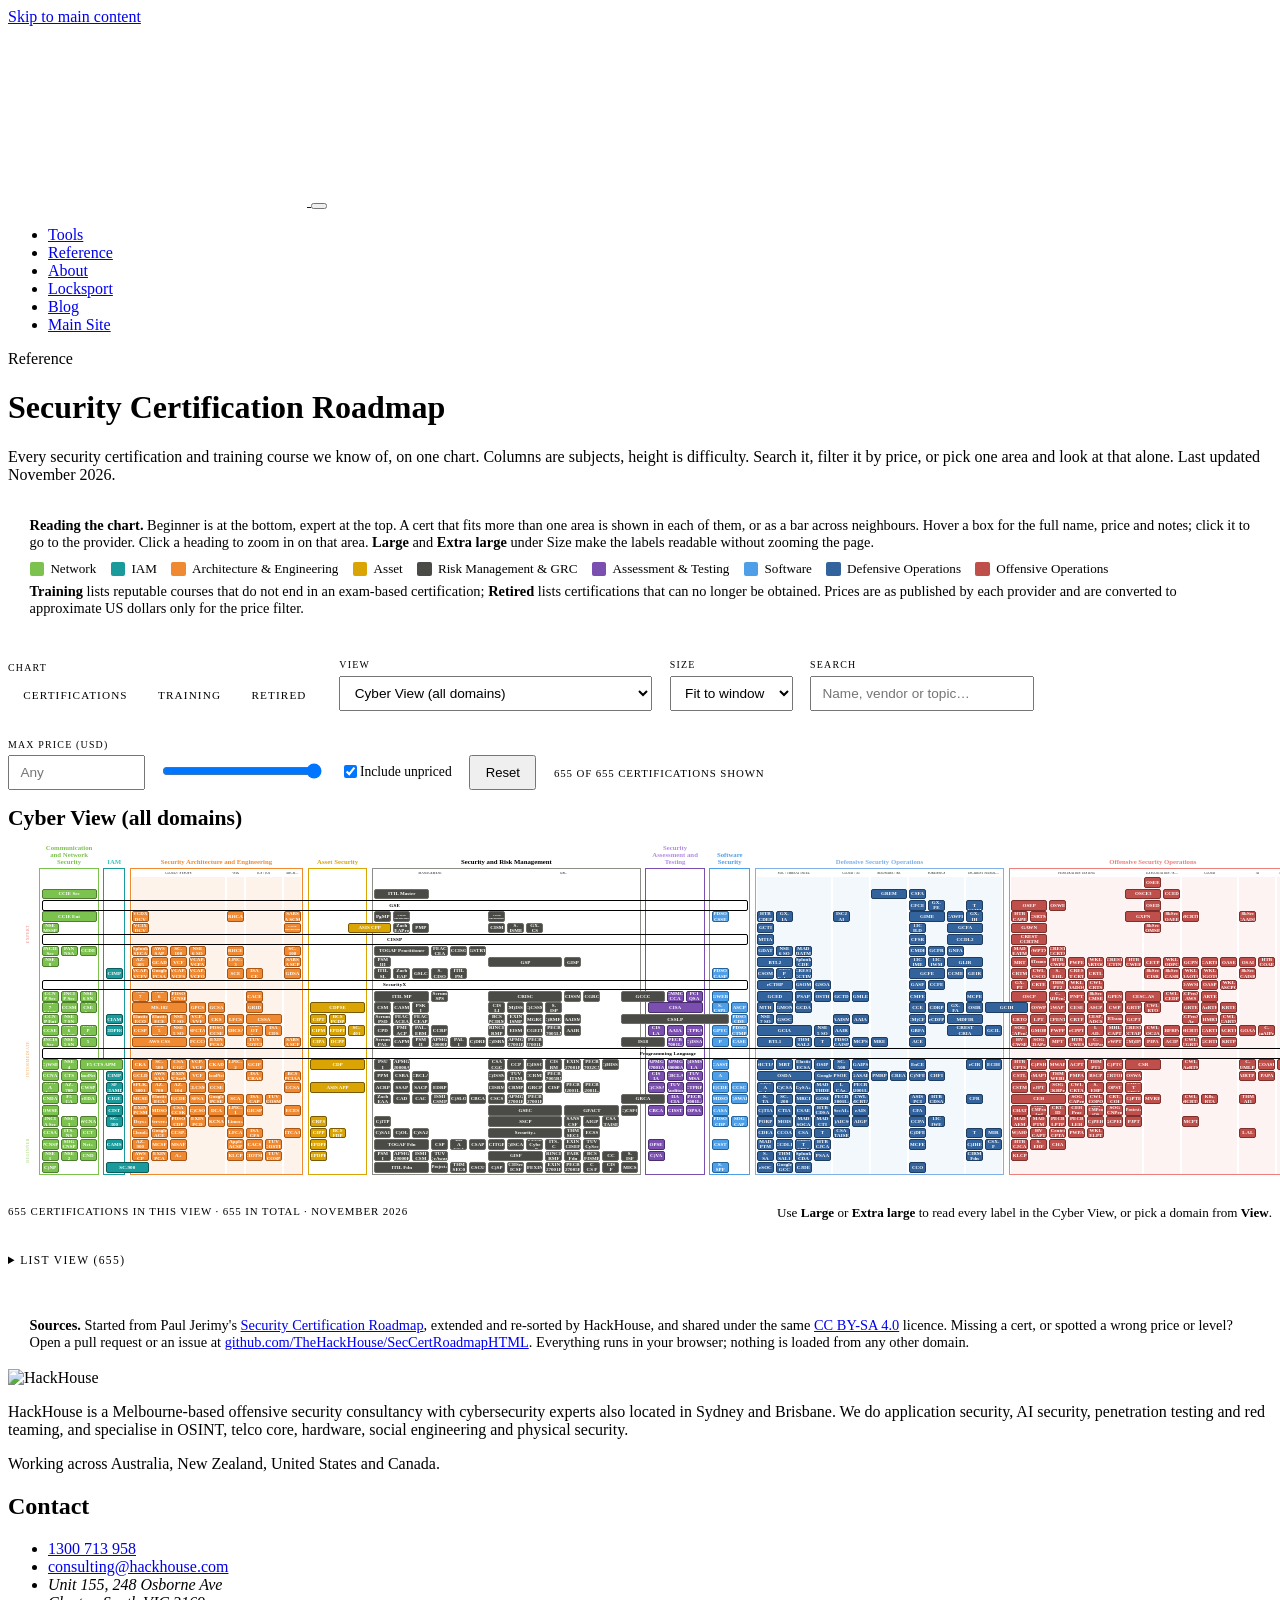
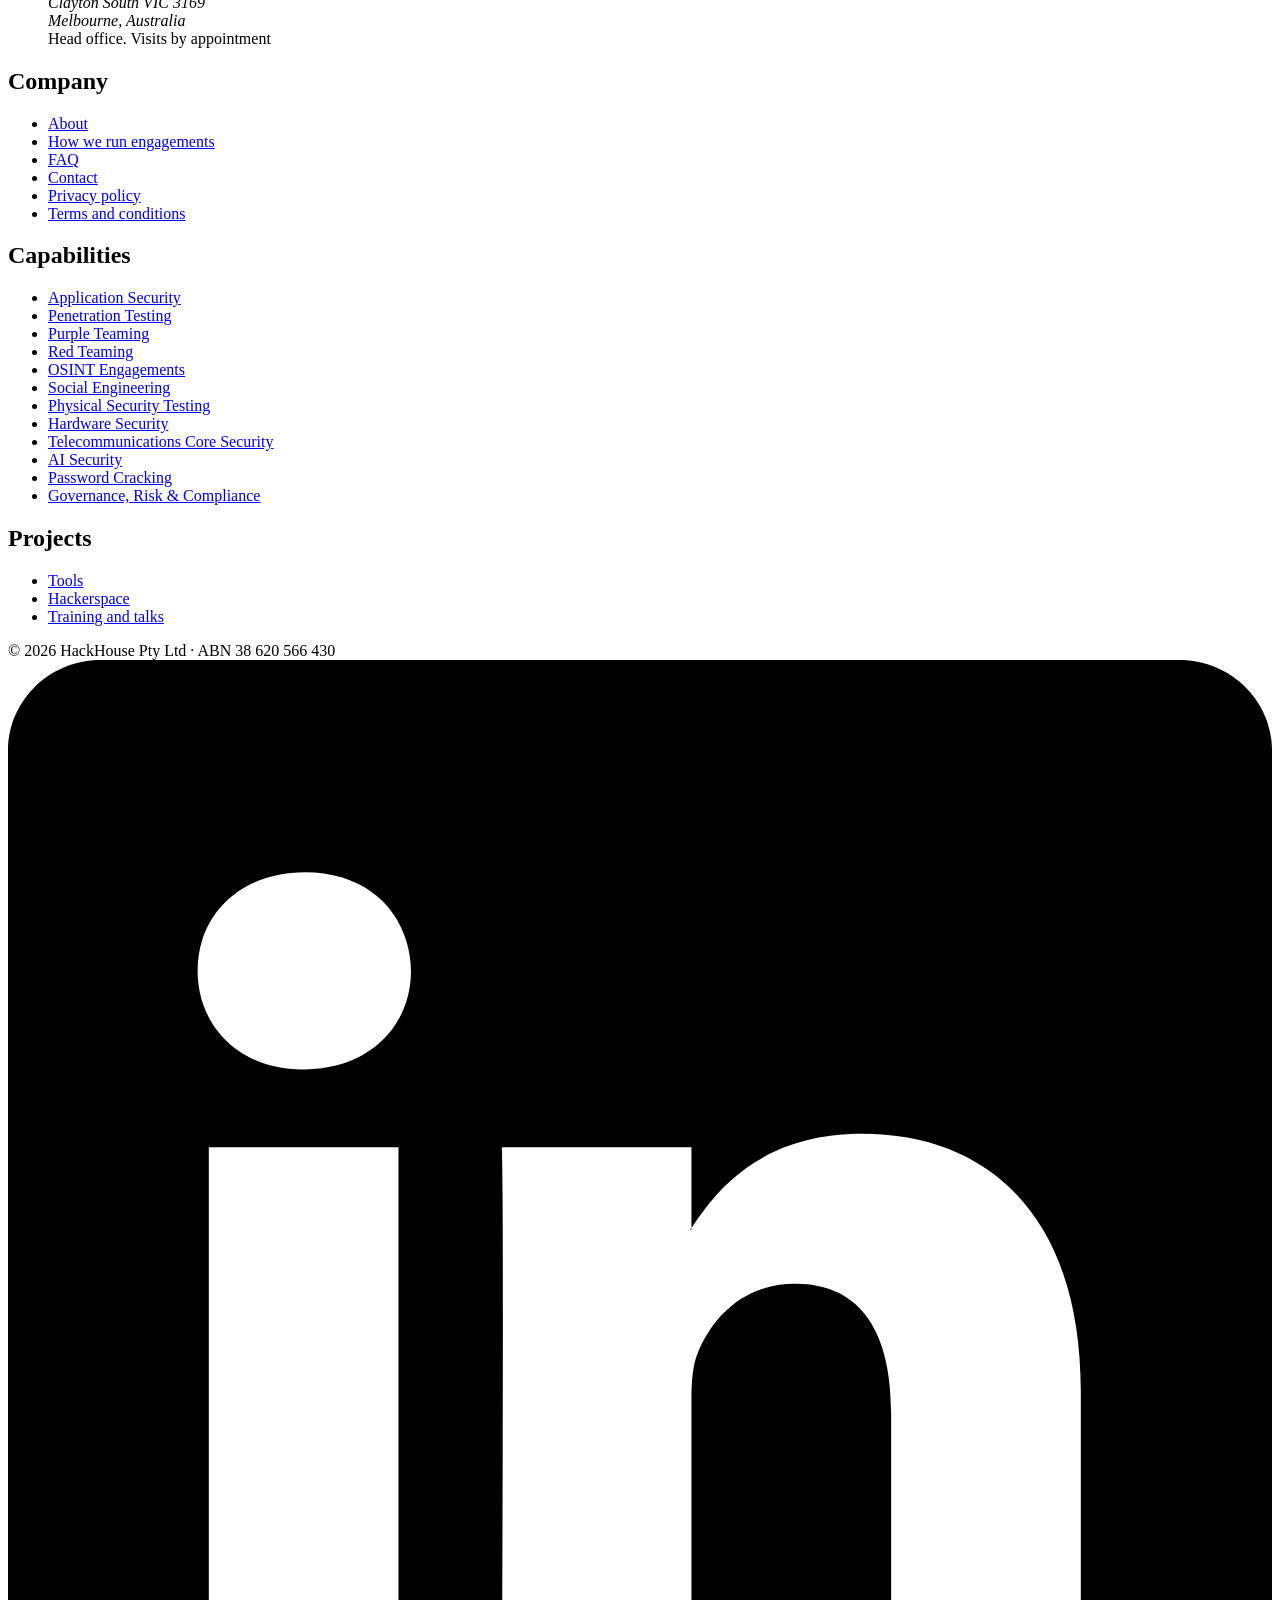
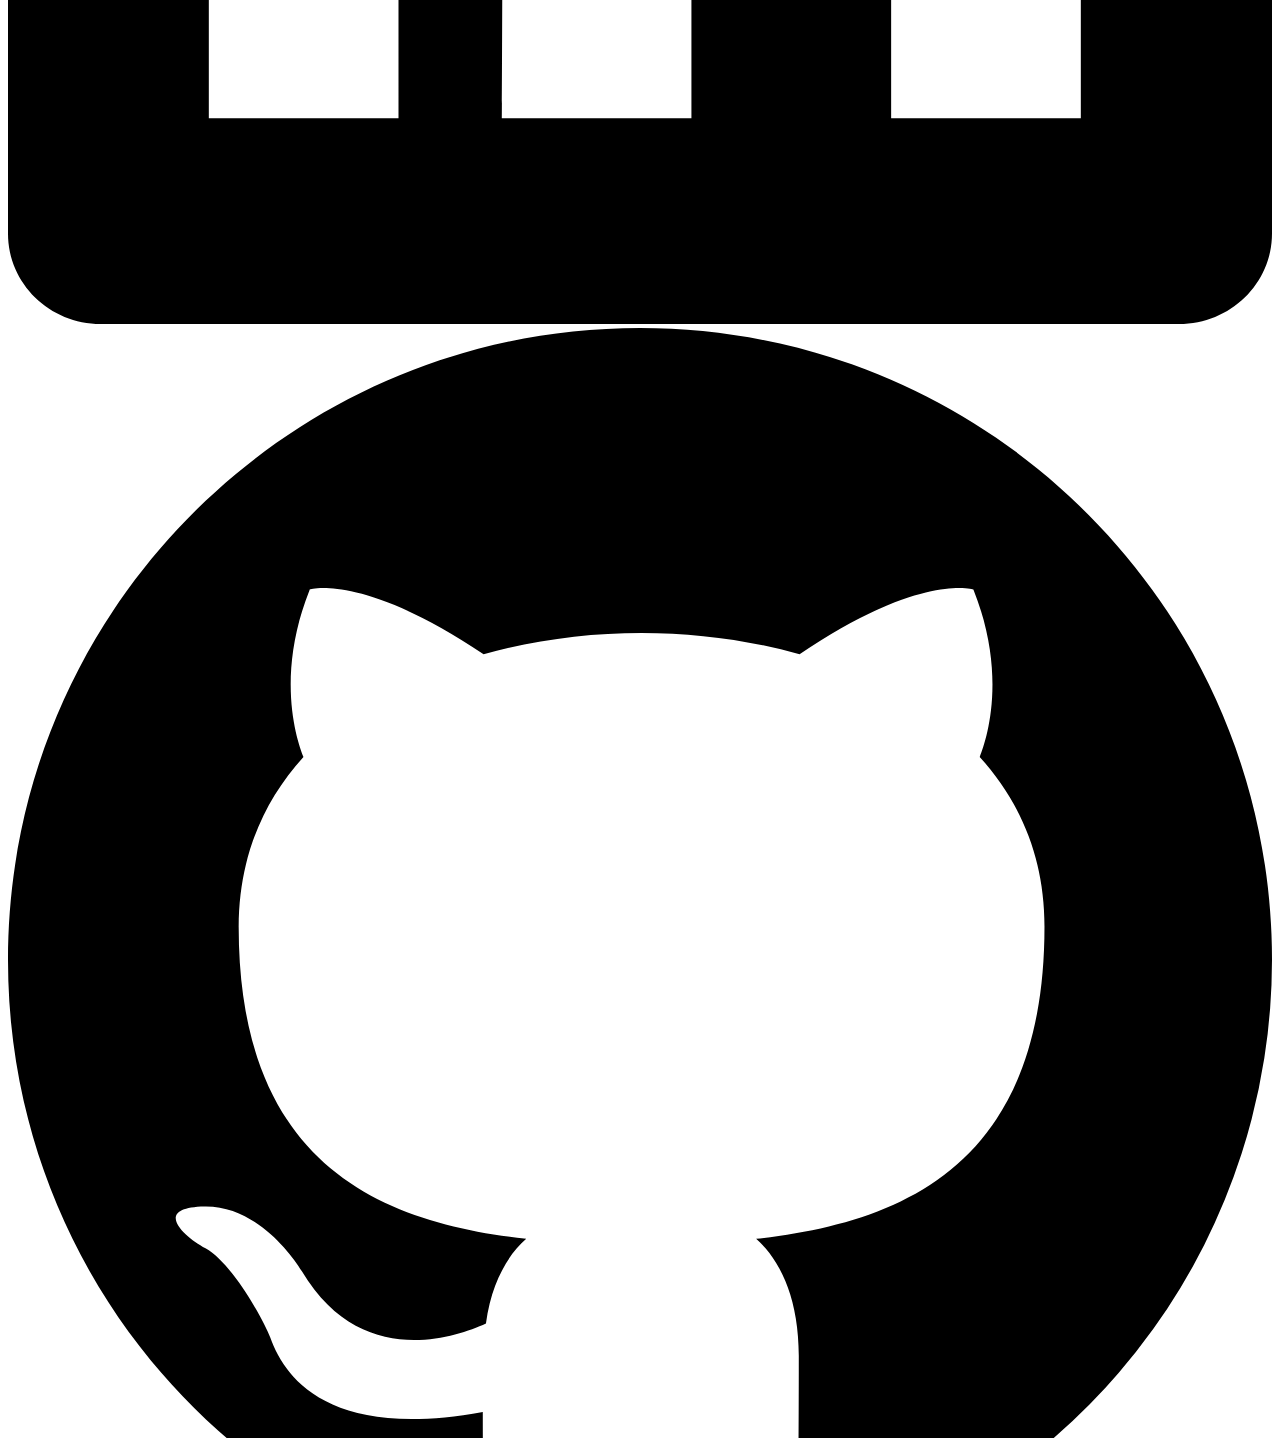
==== commit b1e025db: "Narrower starting widths for Exploitation/RE/Hardware and Physical" ====
--- a/roadmap/index.html
+++ b/roadmap/index.html
@@ -244,7 +244,7 @@
 </footer>
 <div id="rm-tip" role="tooltip" hidden></div>
 
-<script src="data/taxonomy.js?v=e02ace2f"></script>
+<script src="data/taxonomy.js?v=3555b742"></script>
 <script src="data/certifications.js?v=87dd2db7"></script>
 <script src="data/training.js?v=7c18c236"></script>
 <script src="data/retired.js?v=c4fd320a"></script>
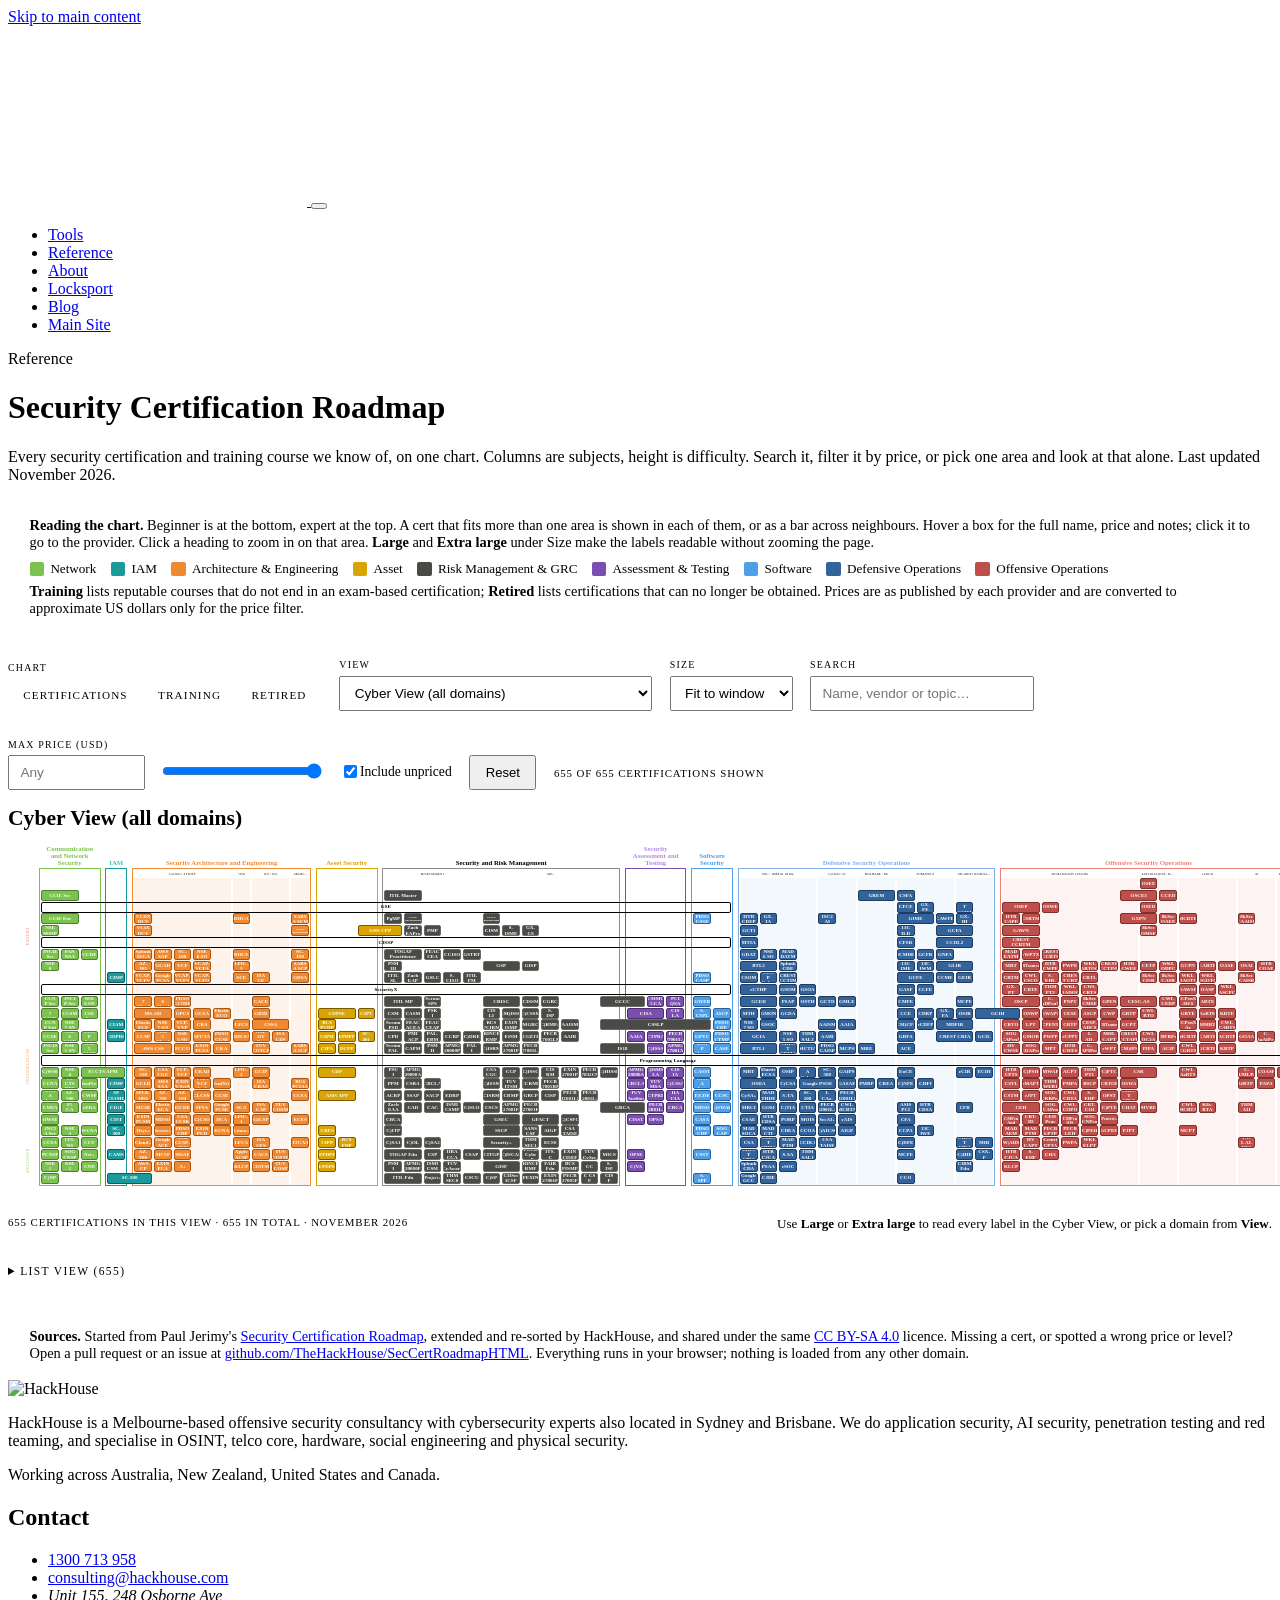
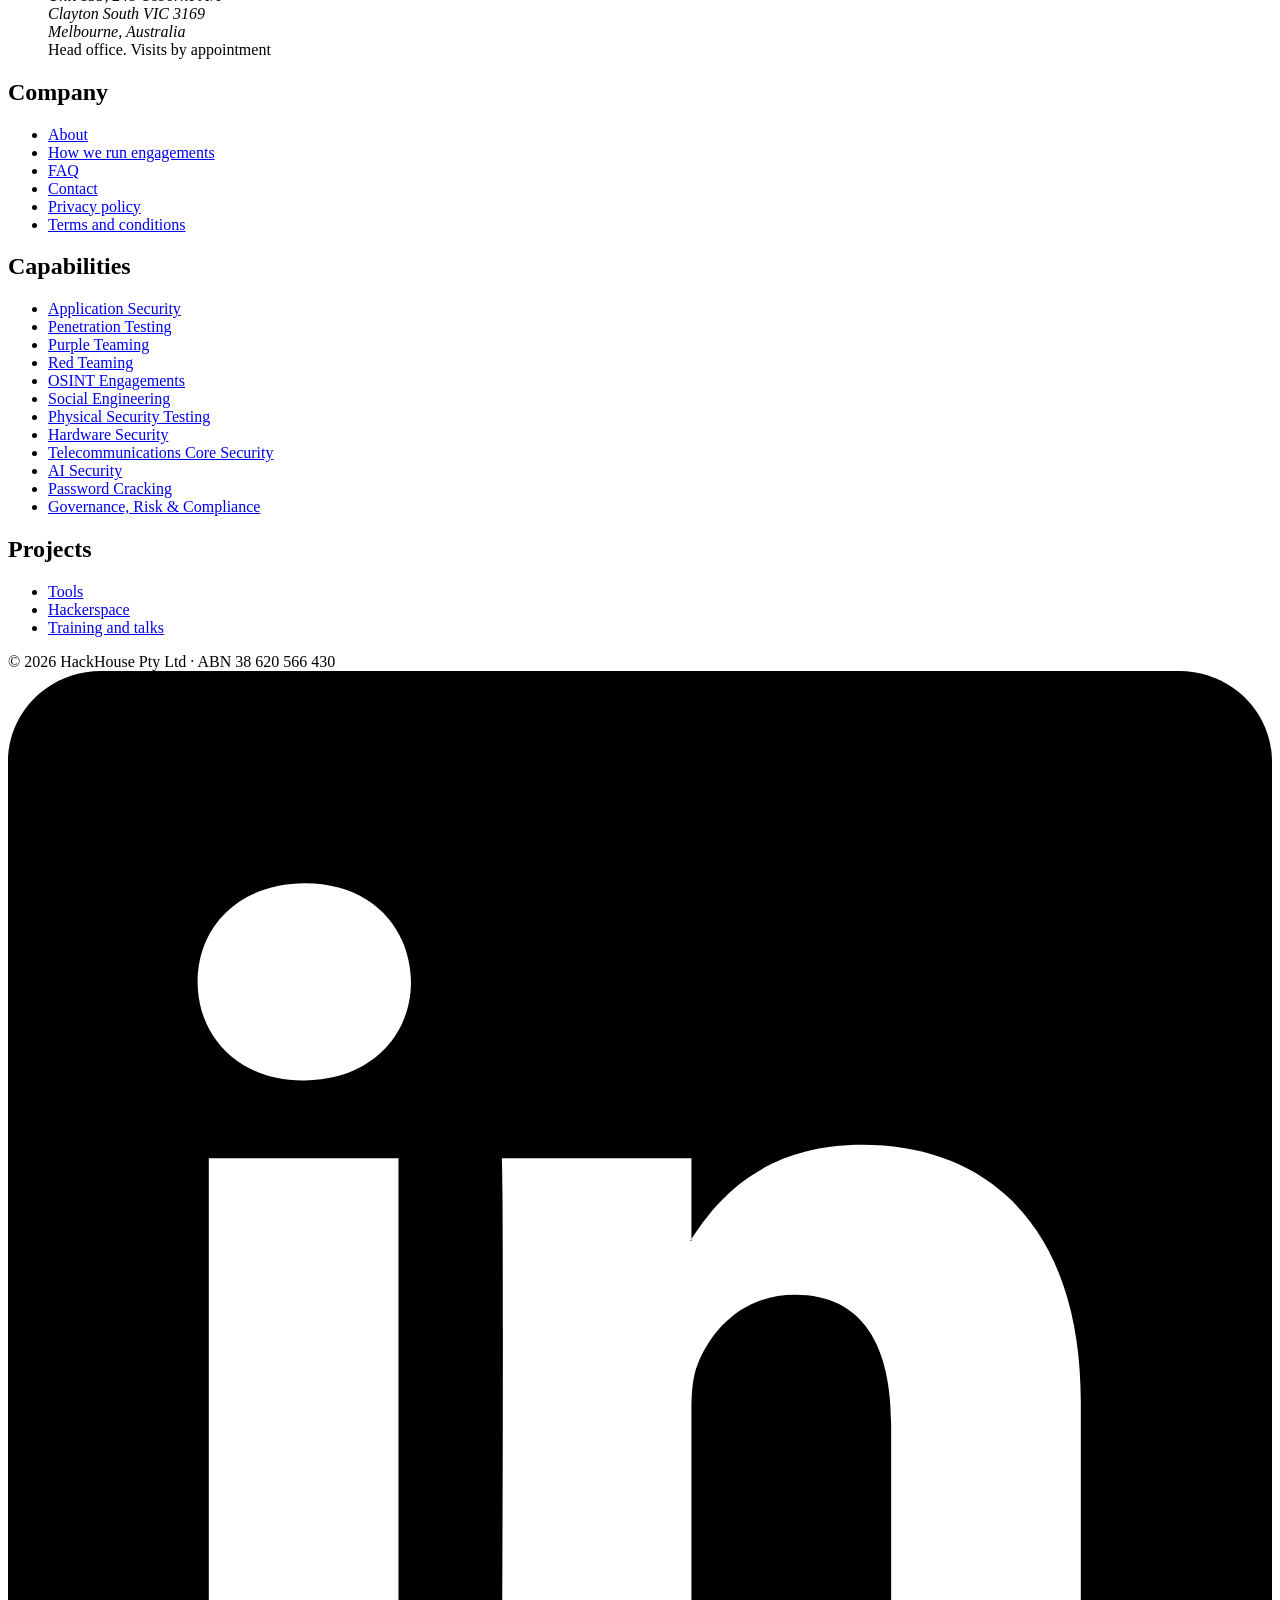
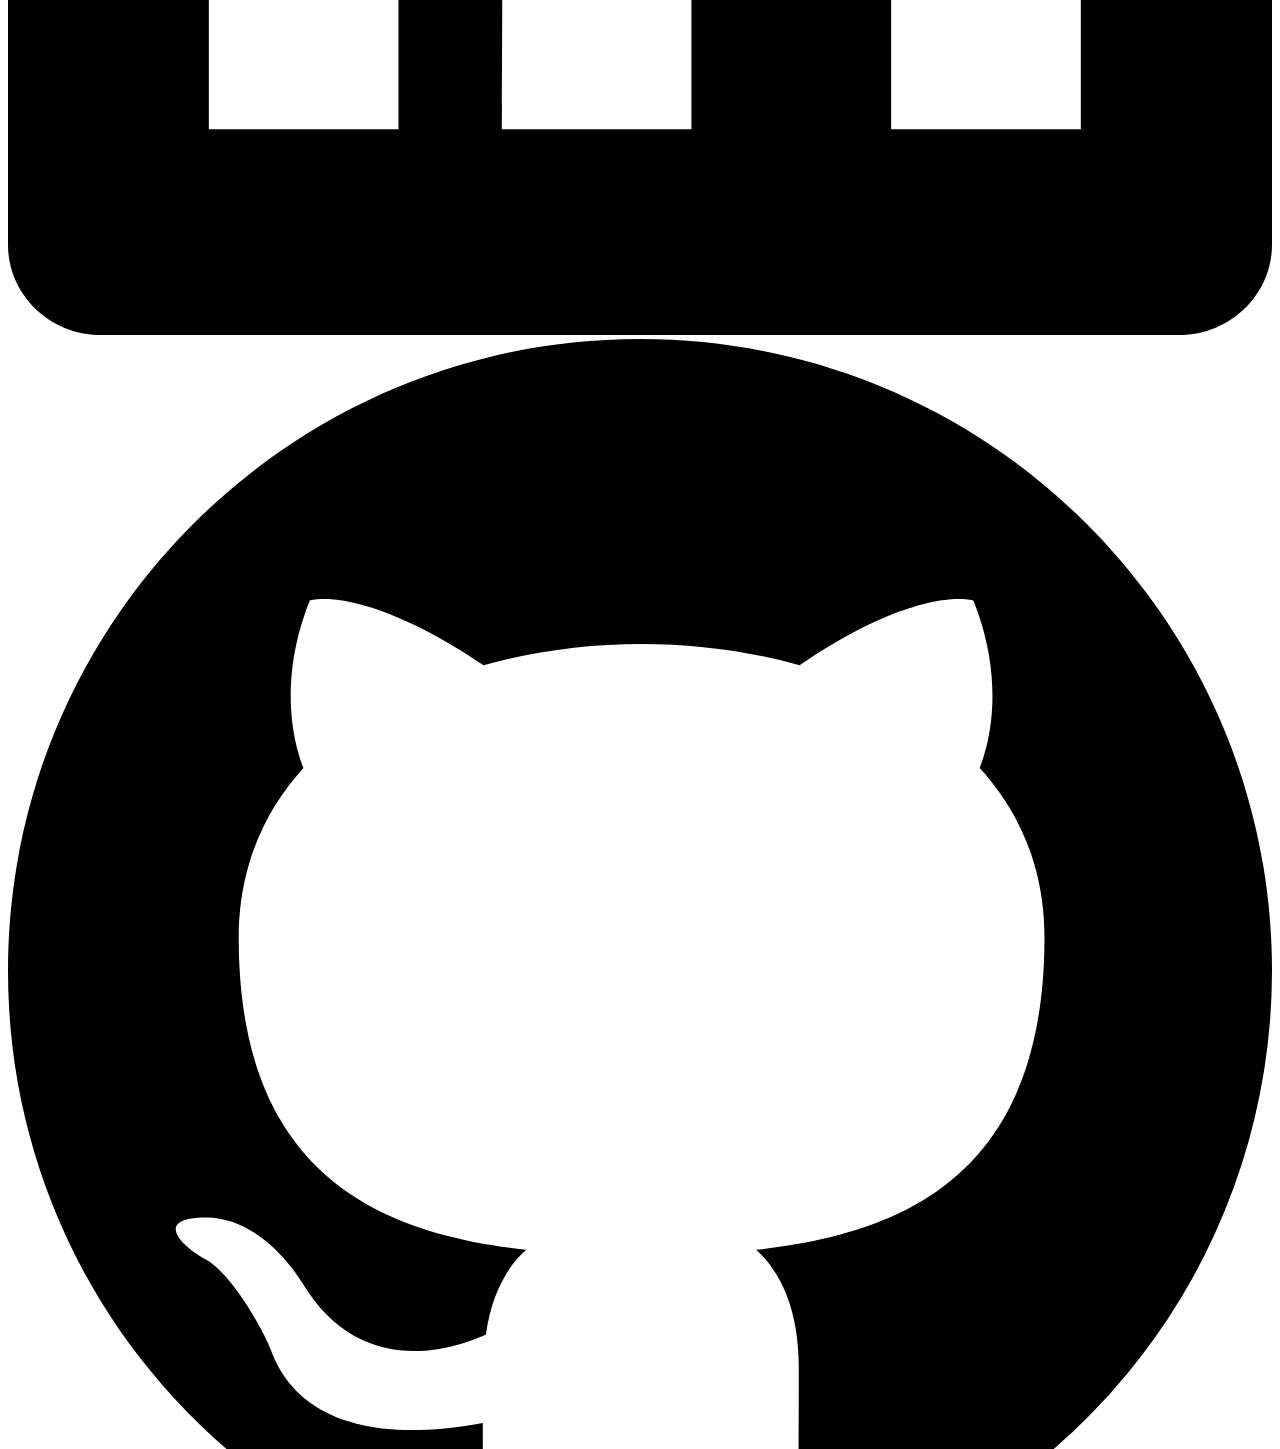
==== commit c73d4062: "Cap entry spans at two columns" ====
--- a/roadmap/index.html
+++ b/roadmap/index.html
@@ -245,9 +245,9 @@
 <div id="rm-tip" role="tooltip" hidden></div>
 
 <script src="data/taxonomy.js?v=3555b742"></script>
-<script src="data/certifications.js?v=87dd2db7"></script>
+<script src="data/certifications.js?v=29cd5451"></script>
 <script src="data/training.js?v=7c18c236"></script>
-<script src="data/retired.js?v=c4fd320a"></script>
+<script src="data/retired.js?v=821b0279"></script>
 <script src="js/roadmap.js?v=22691175"></script>
 <script src="/js/hh-nav.js?v=23aaf17a"></script>
 </body>
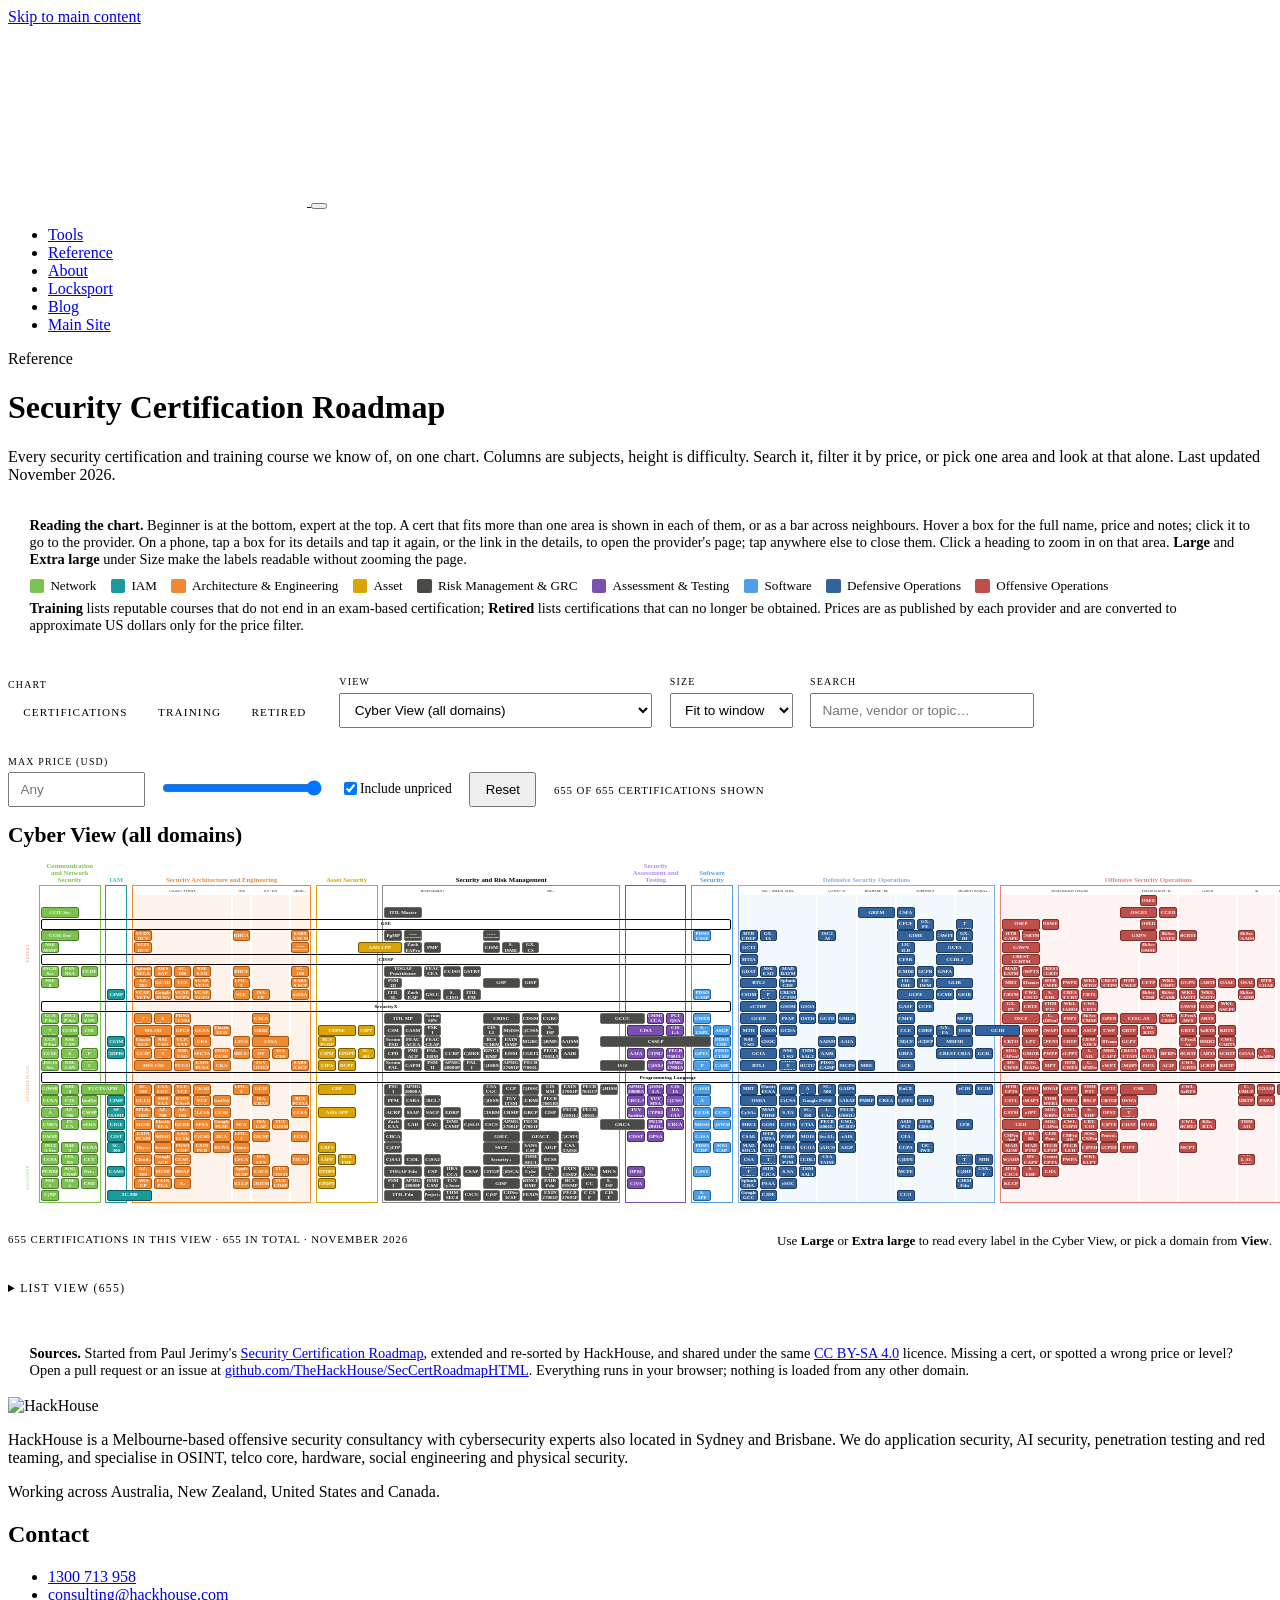
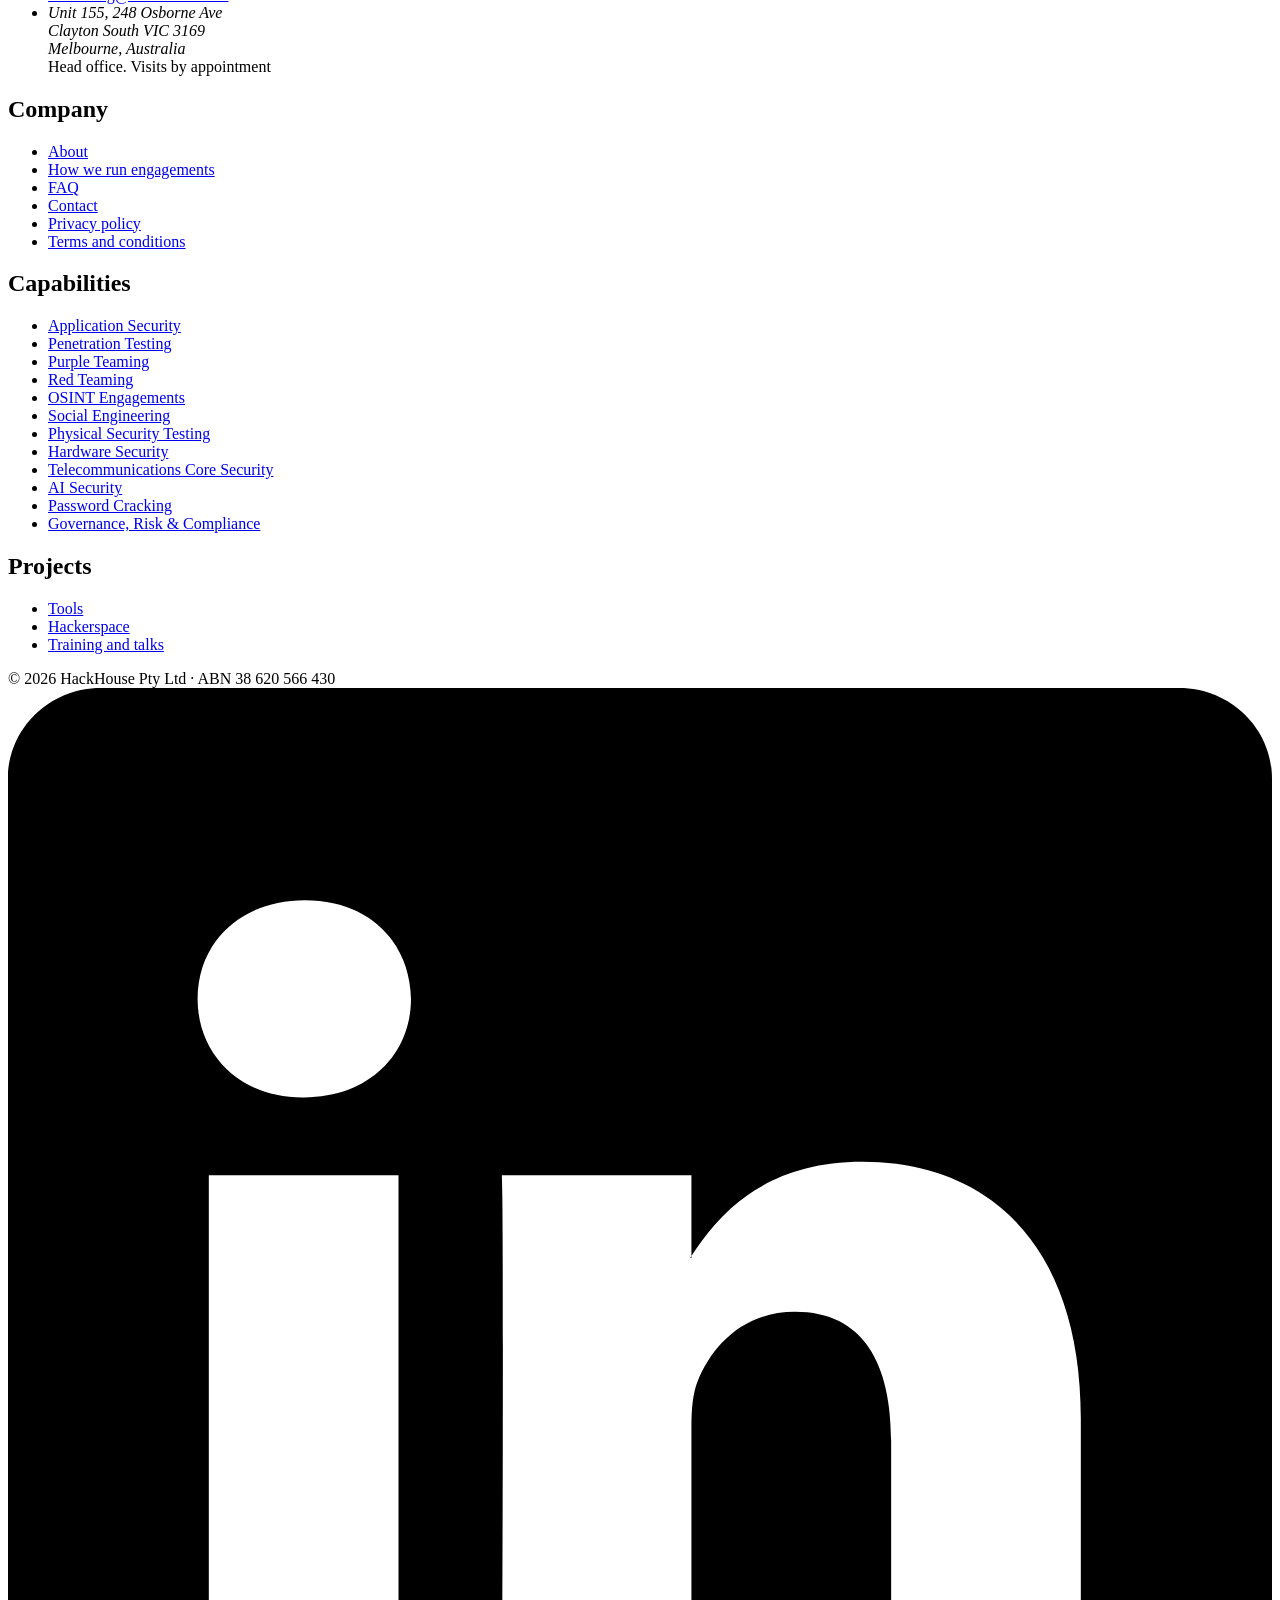
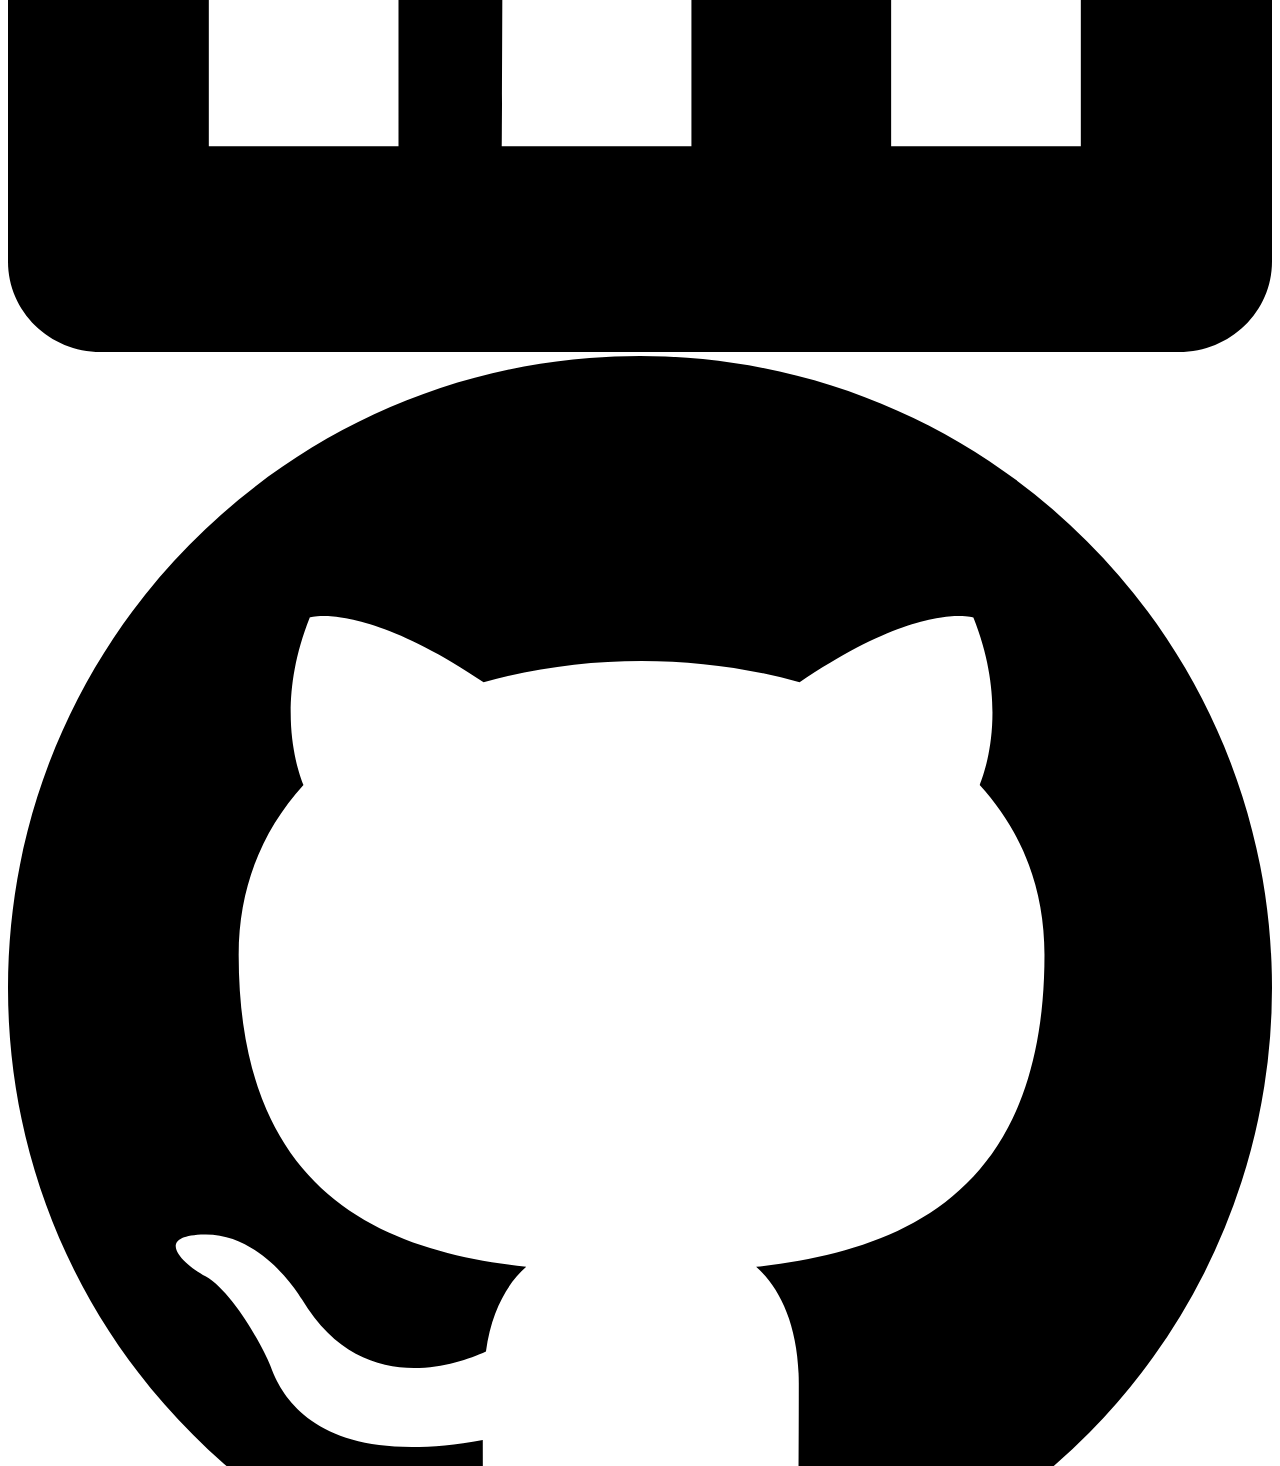
==== commit 047d58b5: "Touch-screen details: tap to show, tap again or use the link to open, tap outside to close" ====
--- a/roadmap/index.html
+++ b/roadmap/index.html
@@ -8,7 +8,7 @@
   <link rel="canonical" href="https://tools.hackhouse.com/roadmap/">
   <meta name="viewport" content="width=device-width, initial-scale=1.0">
   <link rel="stylesheet" href="/css/hh-theme.css?v=707827f6">
-  <link rel="stylesheet" href="css/hackhouse.css?v=c223ec10">
+  <link rel="stylesheet" href="css/hackhouse.css?v=2c760f35">
   <link rel="icon" href="/images/favicon.ico" sizes="16x16 32x32 48x48">
   <link rel="icon" type="image/png" sizes="32x32" href="/images/favicon-32.png">
   <link rel="icon" type="image/png" sizes="192x192" href="/images/icon-192.png">
@@ -108,7 +108,8 @@
   <div class="meta">
     <p><strong>Reading the chart.</strong> Beginner is at the bottom, expert at the top. A cert that fits more than
        one area is shown in each of them, or as a bar across neighbours. Hover a box for the full name, price and
-       notes; click it to go to the provider. Click a heading to zoom in on that area. <strong>Large</strong> and
+       notes; click it to go to the provider. On a phone, tap a box for its details and tap it again, or the
+       link in the details, to open the provider's page; tap anywhere else to close them. Click a heading to zoom in on that area. <strong>Large</strong> and
        <strong>Extra large</strong> under Size make the labels readable without zooming the page.</p>
     <ul class="legend" aria-label="Domain colours">
       <li><span class="sw" style="background:var(--d-green)"></span>Network</li>
@@ -248,7 +249,7 @@
 <script src="data/certifications.js?v=29cd5451"></script>
 <script src="data/training.js?v=7c18c236"></script>
 <script src="data/retired.js?v=821b0279"></script>
-<script src="js/roadmap.js?v=22691175"></script>
+<script src="js/roadmap.js?v=458d69a4"></script>
 <script src="/js/hh-nav.js?v=23aaf17a"></script>
 </body>
 </html>
--- a/roadmap/css/hackhouse.css
+++ b/roadmap/css/hackhouse.css
@@ -172,6 +172,12 @@
     font-family: var(--font-body); font-size: .82rem; line-height: 1.45;
     pointer-events: none; box-shadow: 0 8px 24px rgba(0, 0, 0, .5);
 }
+#rm-tip .rm-tip-open { display: block; margin-top: .5rem; color: var(--lime); font-weight: 600; text-decoration: underline; }
+/* on touch screens the details are tapped, not hovered: let them take taps and fit the screen */
+@media (hover: none) {
+    #rm-tip { pointer-events: auto; max-width: calc(100vw - 16px); }
+    .rm-page .rm-tip-open { padding: .35rem 0; }
+}
 #rm-tip strong { display: block; margin-bottom: .25rem; color: var(--text); font-weight: 600; }
 #rm-tip .rm-tip-meta { margin-top: .35rem; font-family: var(--font-mono); font-size: .62rem; letter-spacing: .1em; text-transform: uppercase; color: var(--accent-text); }
 
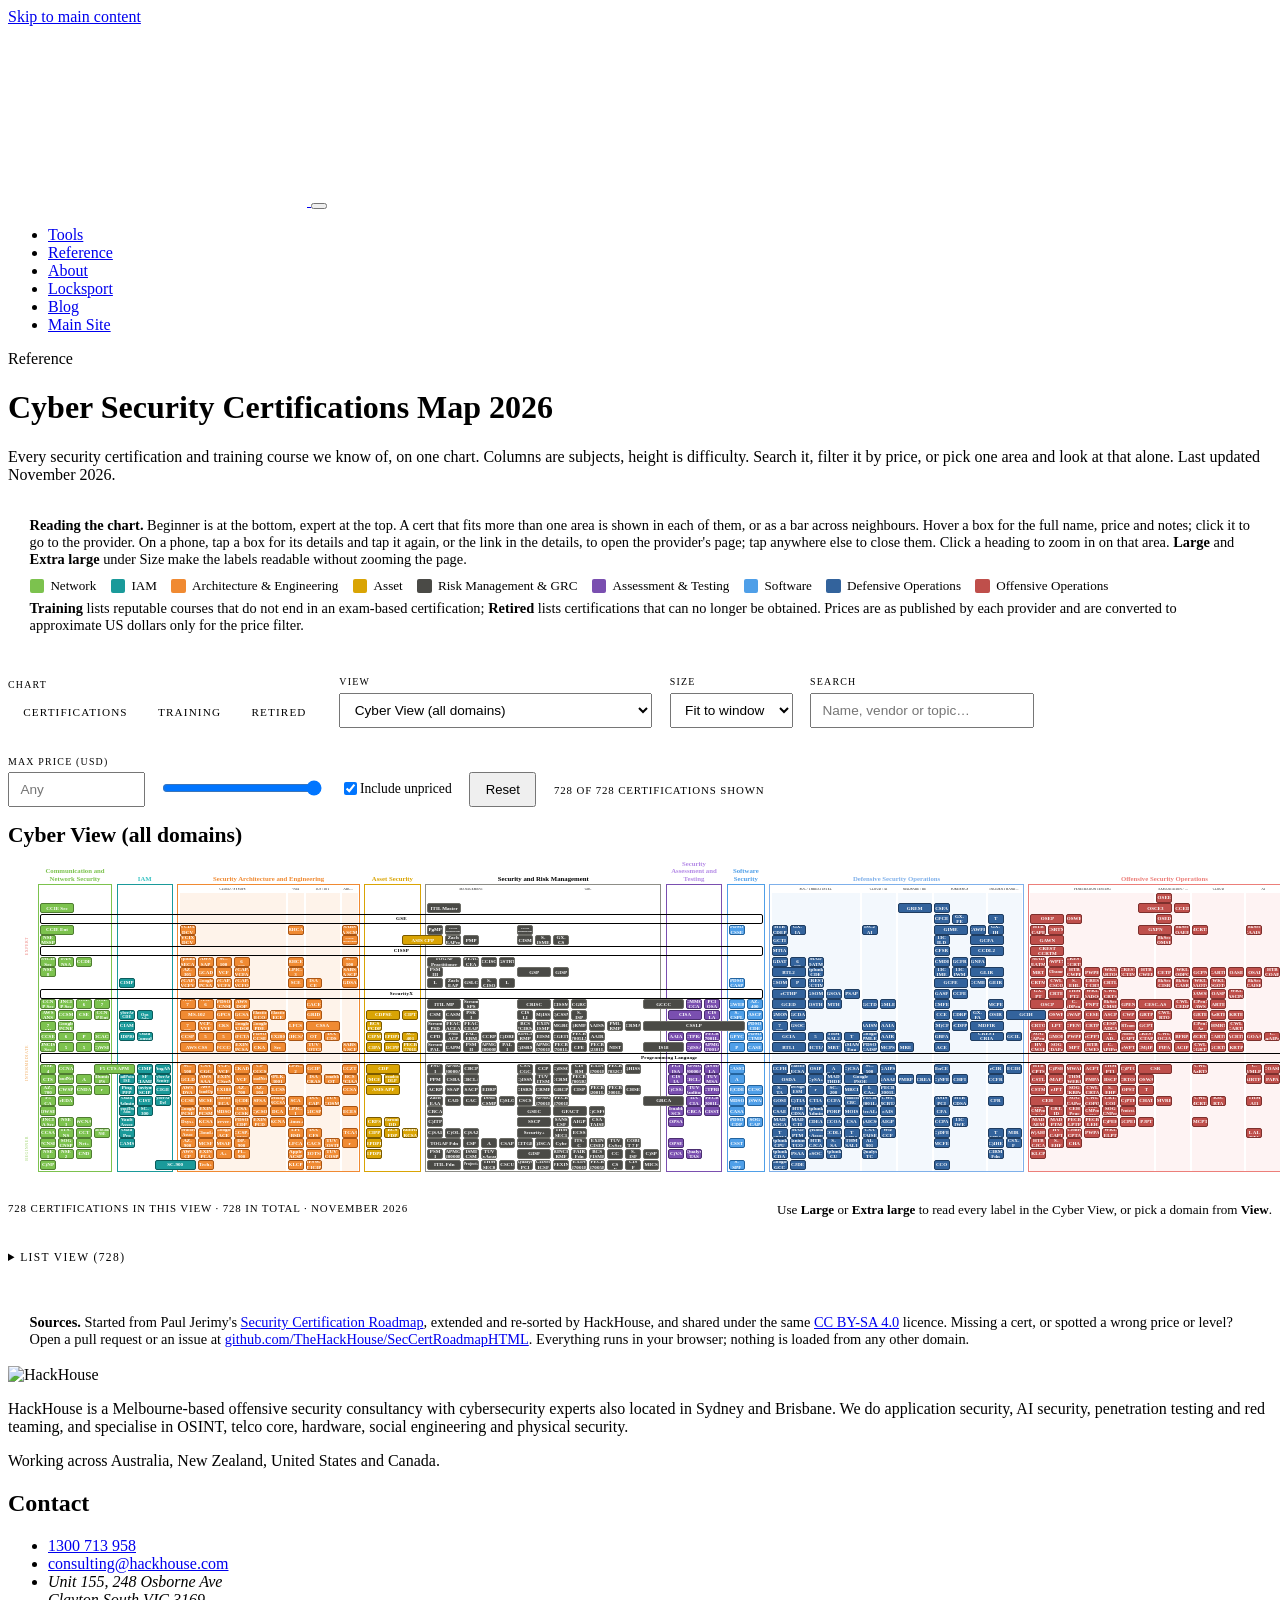
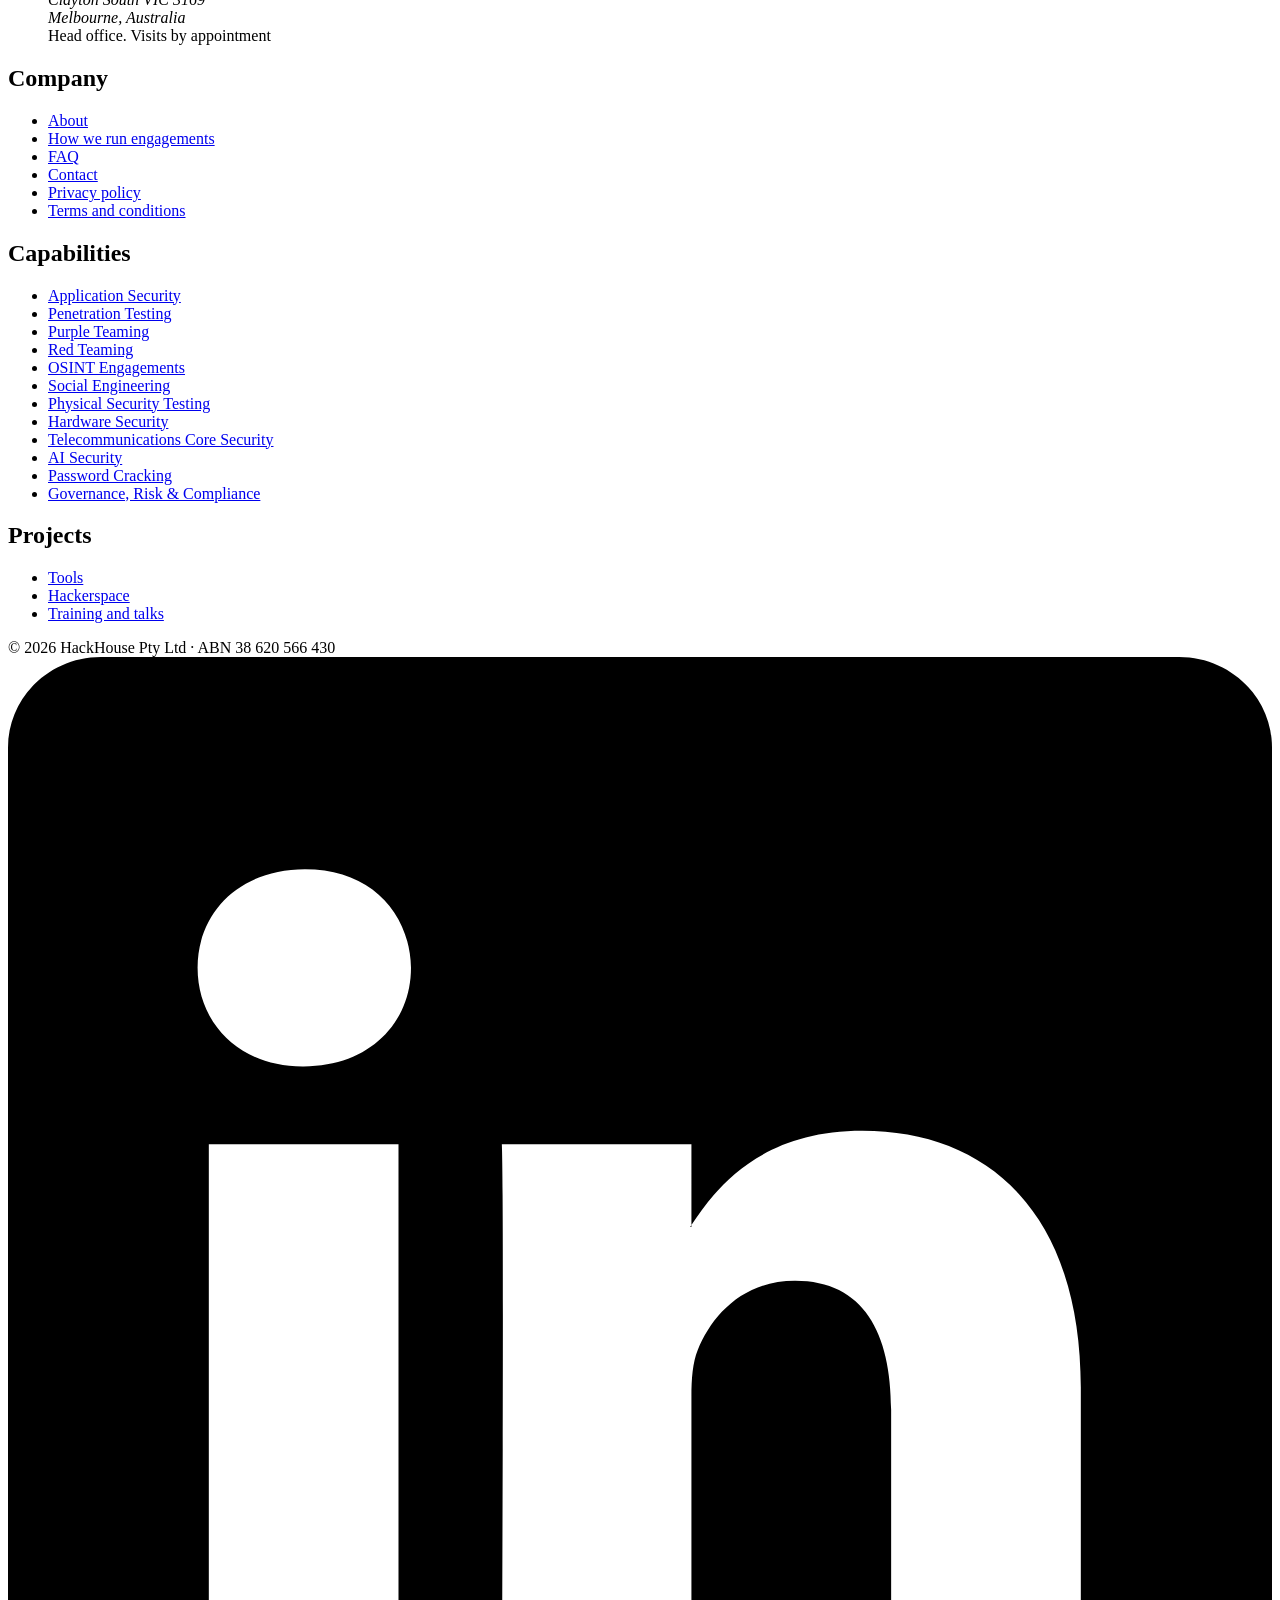
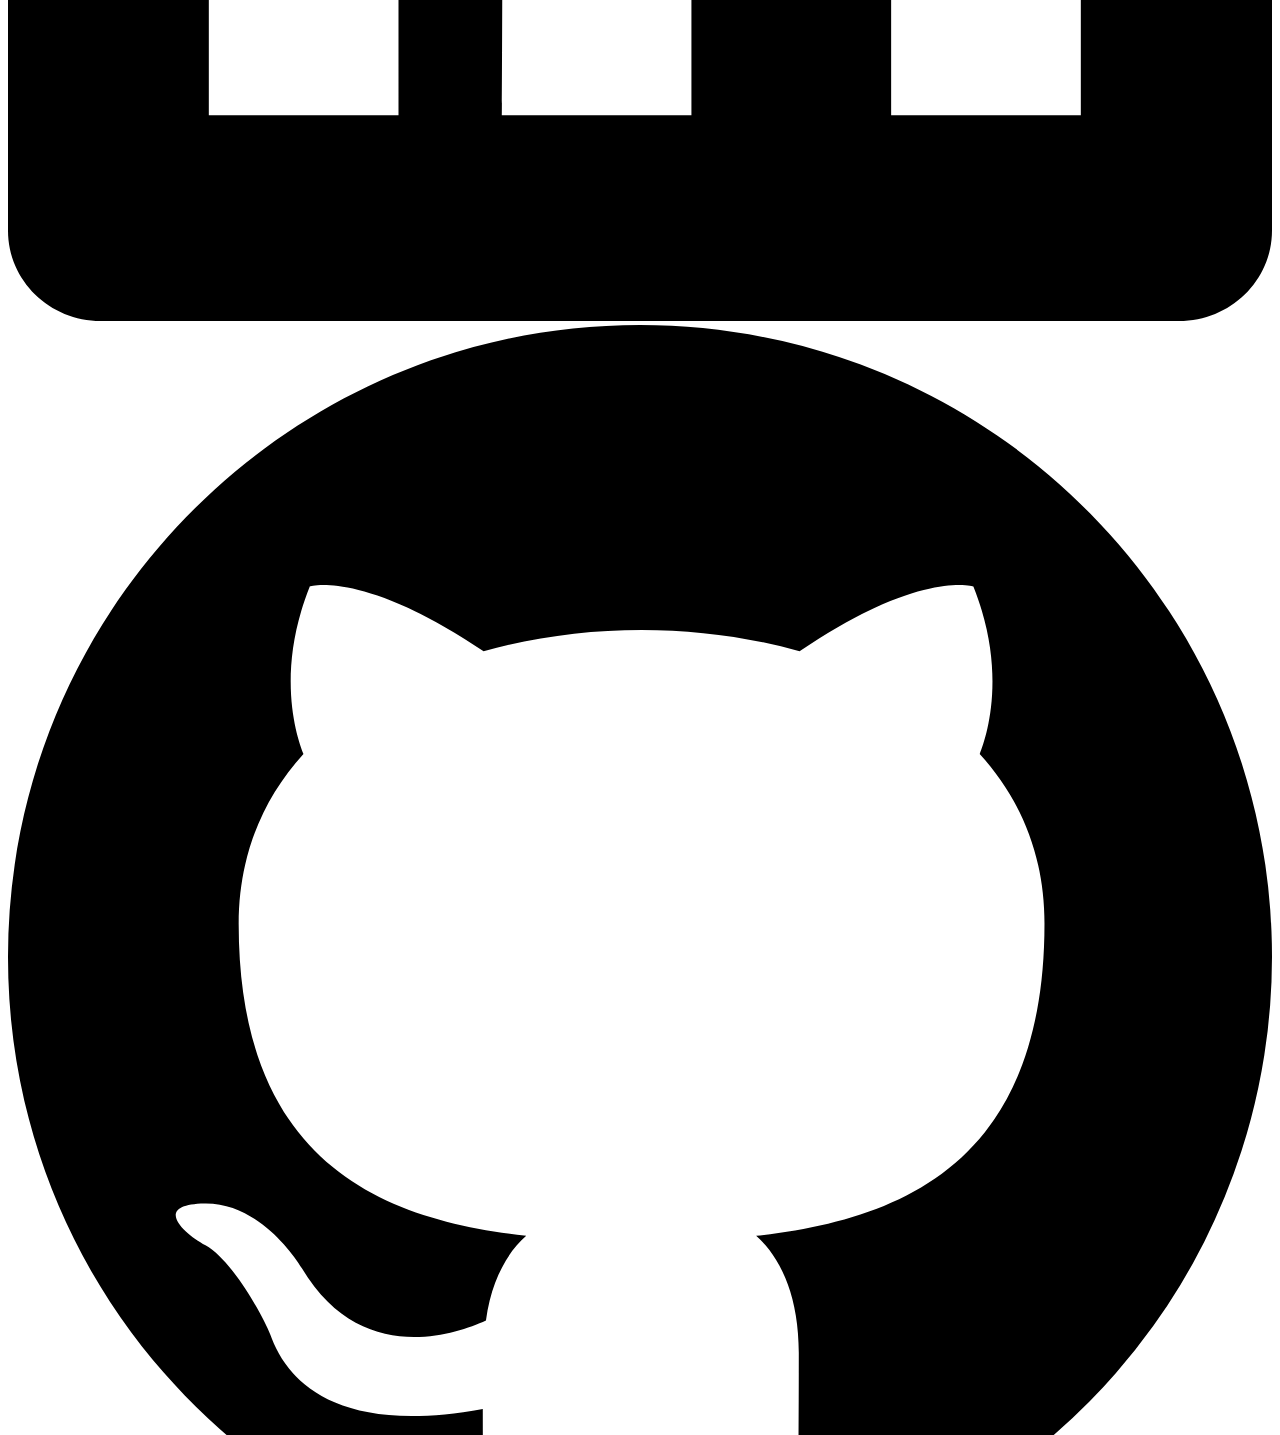
==== commit 7932370e: "Title the page 'Cyber Security Certifications Map 2026'" ====
--- a/roadmap/index.html
+++ b/roadmap/index.html
@@ -2,7 +2,7 @@
 <html lang="en">
 <head>
   <meta charset="UTF-8">
-  <title>Security Certification Roadmap | HackHouse Tools</title>
+  <title>Cyber Security Certifications Map 2026 | HackHouse Tools</title>
   <meta name="description" content="Every security certification and training course we know of on one chart, by subject and difficulty. Search it, filter by price, or look at one area at a time. Open source, pull requests welcome.">
   <meta name="robots" content="index, follow, max-image-preview:large">
   <link rel="canonical" href="https://tools.hackhouse.com/roadmap/">
@@ -17,14 +17,14 @@
   <meta property="og:site_name" content="HackHouse Tools">
   <meta property="og:locale" content="en_AU">
   <meta property="og:url" content="https://tools.hackhouse.com/roadmap/">
-  <meta property="og:title" content="Security Certification Roadmap | HackHouse Tools">
+  <meta property="og:title" content="Cyber Security Certifications Map 2026 | HackHouse Tools">
   <meta property="og:description" content="Every security certification and training course we know of on one chart, by subject and difficulty. Search it, filter by price, or look at one area at a time. Open source, pull requests welcome.">
   <meta property="og:image" content="https://tools.hackhouse.com/images/og-hackhouse.jpg">
   <meta property="og:image:width" content="1200">
   <meta property="og:image:height" content="630">
   <meta property="og:image:alt" content="HackHouse logo on a dark background">
   <meta name="twitter:card" content="summary_large_image">
-  <meta name="twitter:title" content="Security Certification Roadmap | HackHouse Tools">
+  <meta name="twitter:title" content="Cyber Security Certifications Map 2026 | HackHouse Tools">
   <meta name="twitter:description" content="Every security certification and training course we know of on one chart, by subject and difficulty. Search it, filter by price, or look at one area at a time. Open source, pull requests welcome.">
   <meta name="twitter:image" content="https://tools.hackhouse.com/images/og-hackhouse.jpg">
   <script type="application/ld+json">
@@ -40,7 +40,7 @@
     },
     {
       "@type": "Dataset",
-      "name": "Security Certification Roadmap",
+      "name": "Cyber Security Certifications Map 2026",
       "url": "https://tools.hackhouse.com/roadmap/",
       "description": "Every security certification and training course we know of on one chart, by subject and difficulty. Search it, filter by price, or look at one area at a time. Open source, pull requests welcome.",
       "keywords": [
@@ -100,7 +100,7 @@
 
 <main class="hh-main hh-wide" id="main-content">
   <span class="hh-eyebrow">Reference</span>
-  <h1 id="rm-title" data-static>Security Certification Roadmap</h1>
+  <h1 id="rm-title" data-static>Cyber Security Certifications Map 2026</h1>
   <p class="hh-lede">Every security certification and training course we know of, on one chart. Columns are
      subjects, height is difficulty. Search it, filter it by price, or pick one area and look at that alone.
      Last updated November 2026.</p>
